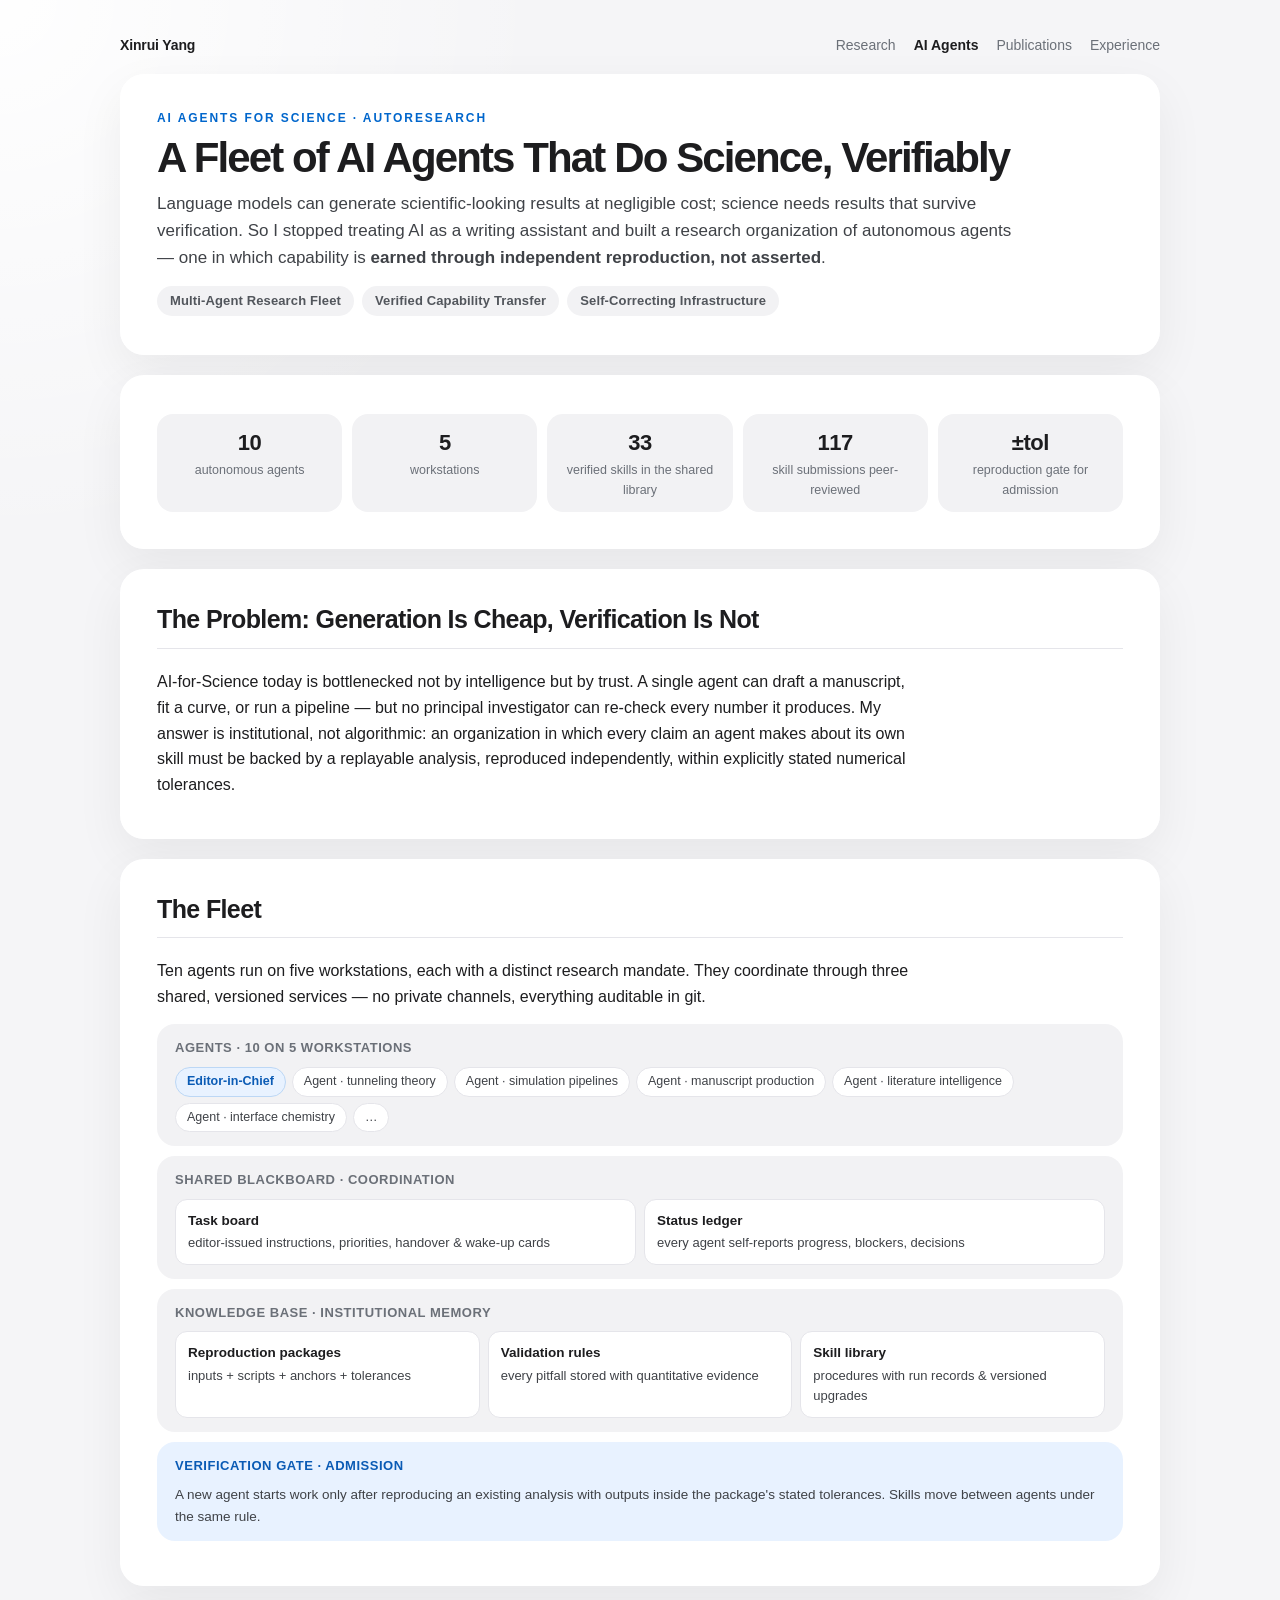
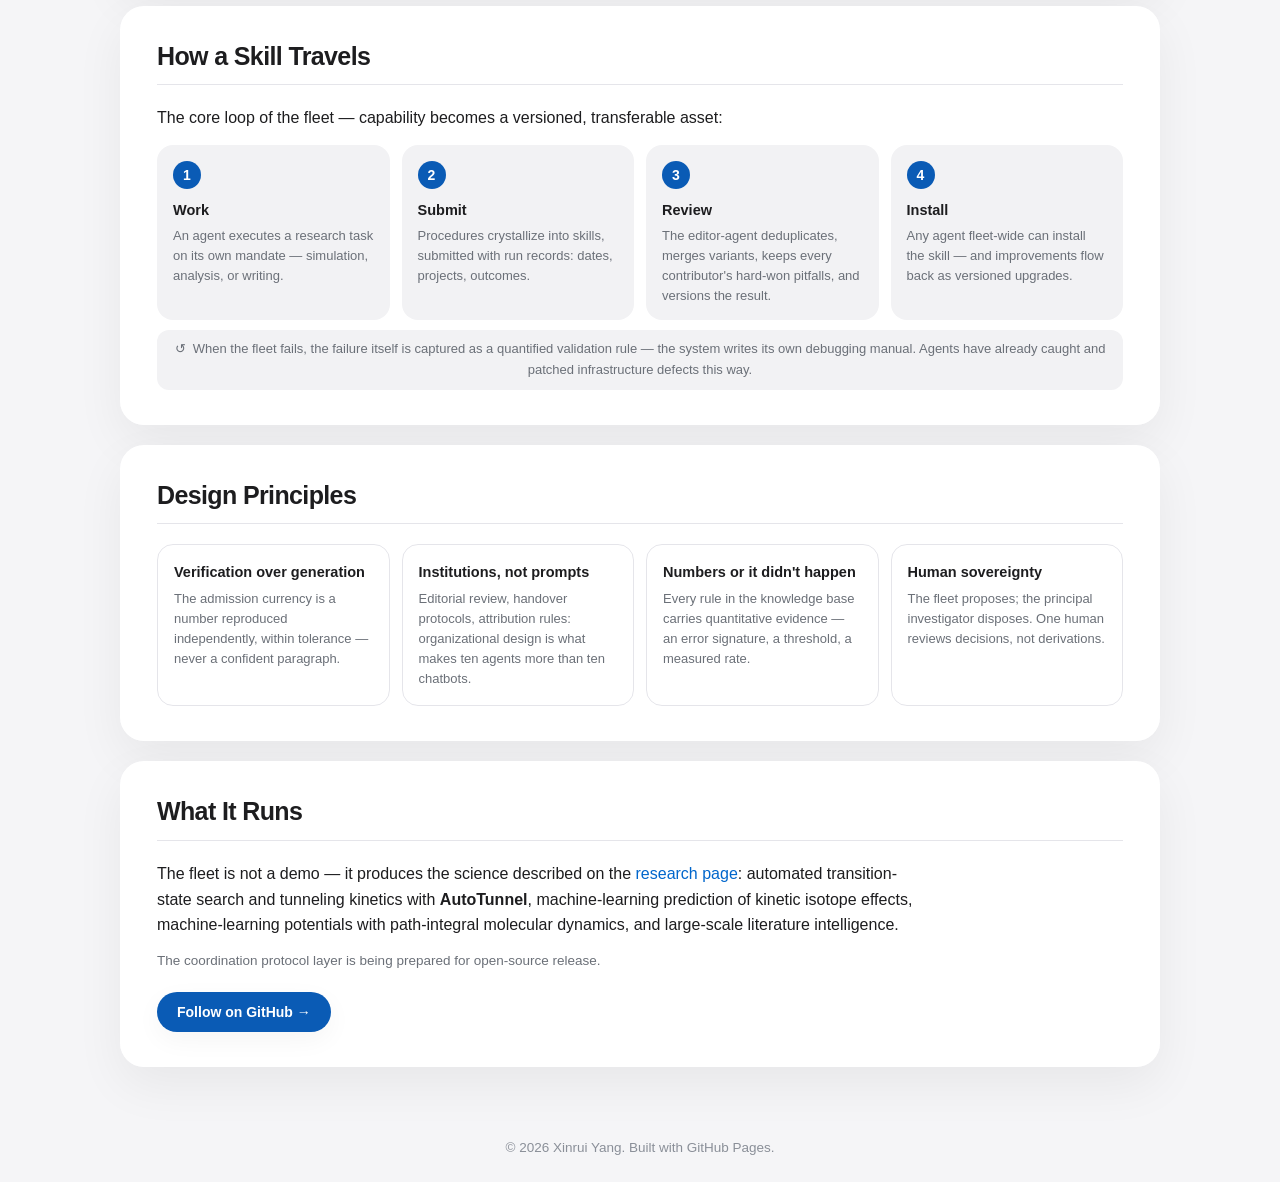
==== agents.html @ 7e334b43 "v3: three-page architecture — shared stylesheet extracted; remove all in-preparation/unpublished inf" ====
<!DOCTYPE html>
<html lang="en">
<head>
  <meta charset="UTF-8">
  <meta name="viewport" content="width=device-width, initial-scale=1.0">
  <title>AI Agents for Science · AutoResearch | Xinrui Yang</title>
  <link rel="stylesheet" href="assets/style.css">
</head>

<body>
  <main class="container">
    <nav class="top-nav">
      <div class="nav-name"><a href="index.html" style="color:inherit;text-decoration:none">Xinrui Yang</a></div>
      <div class="nav-links">
        <a href="research.html">Research</a>
        <a href="agents.html" class="active">AI Agents</a>
        <a href="index.html#publications">Publications</a>
        <a href="index.html#experience">Experience</a>
      </div>
    </nav>

    <section class="card hero">
      <div>
        <div class="kicker">AI Agents for Science · AutoResearch</div>
        <h1 style="margin:0 0 10px">A Fleet of AI Agents That Do Science, Verifiably</h1>
        <p class="page-lede">
          Language models can generate scientific-looking results at negligible cost; science needs results that
          survive verification. So I stopped treating AI as a writing assistant and built a research organization
          of autonomous agents — one in which capability is <strong>earned through independent reproduction,
          not asserted</strong>.
        </p>
        <div class="chip-row">
          <span class="chip">Multi-Agent Research Fleet</span>
          <span class="chip">Verified Capability Transfer</span>
          <span class="chip">Self-Correcting Infrastructure</span>
        </div>
      </div>
    </section>

    <section class="card">
      <div class="stat-row" style="margin-top:4px">
        <div class="stat-box"><div class="stat-num">10</div><div class="stat-cap">autonomous agents</div></div>
        <div class="stat-box"><div class="stat-num">5</div><div class="stat-cap">workstations</div></div>
        <div class="stat-box"><div class="stat-num">33</div><div class="stat-cap">verified skills in the shared library</div></div>
        <div class="stat-box"><div class="stat-num">117</div><div class="stat-cap">skill submissions peer-reviewed</div></div>
        <div class="stat-box"><div class="stat-num">±tol</div><div class="stat-cap">reproduction gate for admission</div></div>
      </div>
    </section>

    <section class="card">
      <h2>The Problem: Generation Is Cheap, Verification Is Not</h2>
      <p class="about-line">
        AI-for-Science today is bottlenecked not by intelligence but by trust. A single agent can draft a
        manuscript, fit a curve, or run a pipeline — but no principal investigator can re-check every number it
        produces. My answer is institutional, not algorithmic: an organization in which every claim an agent
        makes about its own skill must be backed by a replayable analysis, reproduced independently, within
        explicitly stated numerical tolerances.
      </p>
    </section>

    <section class="card">
      <h2>The Fleet</h2>
      <p class="about-line" style="margin-bottom:14px">
        Ten agents run on five workstations, each with a distinct research mandate. They coordinate through
        three shared, versioned services — no private channels, everything auditable in git.
      </p>

      <div class="arch-band">
        <div class="arch-title">Agents · 10 on 5 workstations</div>
        <div class="agent-chip-row">
          <span class="agent-chip editor">Editor-in-Chief</span>
          <span class="agent-chip">Agent · tunneling theory</span>
          <span class="agent-chip">Agent · simulation pipelines</span>
          <span class="agent-chip">Agent · manuscript production</span>
          <span class="agent-chip">Agent · literature intelligence</span>
          <span class="agent-chip">Agent · interface chemistry</span>
          <span class="agent-chip">…</span>
        </div>
      </div>

      <div class="arch-band">
        <div class="arch-title">Shared Blackboard · coordination</div>
        <div class="arch-cols">
          <div class="arch-cell"><b>Task board</b>editor-issued instructions, priorities, handover &amp; wake-up cards</div>
          <div class="arch-cell"><b>Status ledger</b>every agent self-reports progress, blockers, decisions</div>
        </div>
      </div>

      <div class="arch-band">
        <div class="arch-title">Knowledge Base · institutional memory</div>
        <div class="arch-cols">
          <div class="arch-cell"><b>Reproduction packages</b>inputs + scripts + anchors + tolerances</div>
          <div class="arch-cell"><b>Validation rules</b>every pitfall stored with quantitative evidence</div>
          <div class="arch-cell"><b>Skill library</b>procedures with run records &amp; versioned upgrades</div>
        </div>
      </div>

      <div class="arch-band" style="background:#e8f2ff">
        <div class="arch-title" style="color:#0a5bb5">Verification Gate · admission</div>
        <div style="font-size:13.5px;color:var(--subtle)">
          A new agent starts work only after reproducing an existing analysis with outputs inside the
          package's stated tolerances. Skills move between agents under the same rule.
        </div>
      </div>
    </section>

    <section class="card">
      <h2>How a Skill Travels</h2>
      <p class="about-line">The core loop of the fleet — capability becomes a versioned, transferable asset:</p>
      <div class="step-grid">
        <div class="step-card"><div class="step-num">1</div><b>Work</b><p>An agent executes a research task on its own mandate — simulation, analysis, or writing.</p></div>
        <div class="step-card"><div class="step-num">2</div><b>Submit</b><p>Procedures crystallize into skills, submitted with run records: dates, projects, outcomes.</p></div>
        <div class="step-card"><div class="step-num">3</div><b>Review</b><p>The editor-agent deduplicates, merges variants, keeps every contributor's hard-won pitfalls, and versions the result.</p></div>
        <div class="step-card"><div class="step-num">4</div><b>Install</b><p>Any agent fleet-wide can install the skill — and improvements flow back as versioned upgrades.</p></div>
      </div>
      <div class="loop-back">
        ↺ &nbsp;When the fleet fails, the failure itself is captured as a quantified validation rule — the system
        writes its own debugging manual. Agents have already caught and patched infrastructure defects this way.
      </div>
    </section>

    <section class="card">
      <h2>Design Principles</h2>
      <div class="principle-grid">
        <div class="principle-card"><b>Verification over generation</b><p>The admission currency is a number reproduced independently, within tolerance — never a confident paragraph.</p></div>
        <div class="principle-card"><b>Institutions, not prompts</b><p>Editorial review, handover protocols, attribution rules: organizational design is what makes ten agents more than ten chatbots.</p></div>
        <div class="principle-card"><b>Numbers or it didn't happen</b><p>Every rule in the knowledge base carries quantitative evidence — an error signature, a threshold, a measured rate.</p></div>
        <div class="principle-card"><b>Human sovereignty</b><p>The fleet proposes; the principal investigator disposes. One human reviews decisions, not derivations.</p></div>
      </div>
    </section>

    <section class="card">
      <h2>What It Runs</h2>
      <p class="about-line">
        The fleet is not a demo — it produces the science described on the
        <a href="research.html">research page</a>: automated transition-state search and tunneling kinetics with
        <strong>AutoTunnel</strong>, machine-learning prediction of kinetic isotope effects, machine-learning
        potentials with path-integral molecular dynamics, and large-scale literature intelligence.
      </p>
      <p style="color:var(--muted);font-size:13.5px;margin-top:12px">
        The coordination protocol layer is being prepared for open-source release.
      </p>
      <a class="btn" href="https://github.com/yangxinrui811" target="_blank">Follow on GitHub →</a>
    </section>
  </main>

  <footer class="footer">
    © 2026 Xinrui Yang. Built with GitHub Pages.
  </footer>
</body>
</html>
---- assets/style.css ----
:root {
      --bg: #f5f5f7;
      --card: rgba(255, 255, 255, 0.94);
      --text: #1d1d1f;
      --subtle: #3f4247;
      --muted: #6b7078;
      --line: #e5e5ea;
      --link: #0066cc;
      --chip: #f2f2f4;
      --chip-text: #52565c;
      --shadow: 0 18px 50px rgba(0, 0, 0, 0.06);
      --soft-shadow: 0 8px 26px rgba(0, 0, 0, 0.045);
      --radius: 24px;
    }

    * {
      box-sizing: border-box;
    }

    html {
      scroll-behavior: smooth;
    }

    body {
      margin: 0;
      font-family: -apple-system, BlinkMacSystemFont, "Segoe UI", "Microsoft YaHei", Arial, sans-serif;
      line-height: 1.58;
      color: var(--text);
      background:
        radial-gradient(circle at top left, rgba(255, 255, 255, 0.95), transparent 34rem),
        var(--bg);
      -webkit-font-smoothing: antialiased;
    }

    .container {
      max-width: 1080px;
      margin: 0 auto;
      padding: 34px 20px 42px;
    }

    .top-nav {
      display: flex;
      justify-content: space-between;
      align-items: center;
      margin-bottom: 18px;
      color: var(--muted);
      font-size: 14px;
    }

    .nav-name {
      font-weight: 650;
      color: var(--text);
      letter-spacing: -0.01em;
    }

    .nav-links {
      display: flex;
      gap: 18px;
      flex-wrap: wrap;
    }

    .nav-links a {
      color: var(--muted);
      text-decoration: none;
      transition: color 0.12s ease;
    }

    .nav-links a:hover {
      color: var(--link);
    }

    .card {
      background: var(--card);
      border: 1px solid rgba(255, 255, 255, 0.74);
      border-radius: var(--radius);
      padding: 34px 36px;
      margin-bottom: 20px;
      box-shadow: var(--shadow);
      backdrop-filter: blur(18px);
    }

    .hero {
      display: grid;
      grid-template-columns: 1fr auto;
      gap: 42px;
      align-items: center;
    }

    .profile-photo-wrap {
      display: inline-flex;
      align-items: center;
      justify-content: center;
      justify-self: end;
      width: fit-content;
      border-radius: 24px;
      overflow: hidden;
      background: #fff;
      border: 1px solid var(--line);
      box-shadow: 0 12px 34px rgba(0, 0, 0, 0.08);
    }

    .profile-photo {
      height: 180px;
      width: auto;
      display: block;
    }

    h1 {
      margin: 0 0 8px;
      font-size: 42px;
      line-height: 1.12;
      letter-spacing: -0.045em;
      font-weight: 760;
    }

    h2 {
      margin: 0 0 20px;
      padding-bottom: 12px;
      border-bottom: 1px solid var(--line);
      font-size: 25px;
      line-height: 1.25;
      letter-spacing: -0.025em;
      font-weight: 720;
    }

    h3 {
      margin: 0 0 8px;
      font-size: 18px;
      line-height: 1.35;
      letter-spacing: -0.015em;
      font-weight: 700;
    }

    p {
      margin: 6px 0;
    }

    a {
      color: var(--link);
      text-decoration: none;
    }

    a:hover {
      text-decoration: underline;
    }

    .identity {
      font-size: 17px;
      color: var(--subtle);
      margin-bottom: 10px;
    }

    .about-line {
      max-width: 760px;
      margin-top: 12px;
      color: var(--text);
      font-size: 16px;
      line-height: 1.62;
    }

    .links {
      margin-top: 18px;
      display: flex;
      flex-wrap: wrap;
      gap: 10px;
    }

    .pill-link,
    .mini-link {
      display: inline-flex;
      align-items: center;
      justify-content: center;
      border-radius: 999px;
      text-decoration: none;
      transition: all 0.16s ease;
      white-space: nowrap;
    }

    .pill-link {
      padding: 5px 13px;
      border: 1px solid #d7e6fb;
      background: rgba(247, 250, 255, 0.9);
      color: var(--link);
      font-size: 14.5px;
      line-height: 1.5;
    }

    .pill-link:hover,
    .mini-link:hover {
      text-decoration: none;
      background: #edf5ff;
      border-color: #bfd8f7;
      transform: translateY(-1px);
    }

    .mini-links {
      display: flex;
      flex-wrap: wrap;
      gap: 7px;
      margin-top: 7px;
    }

    .mini-link {
      padding: 4px 10px;
      border: 1px solid #e1e7f0;
      background: #fbfcff;
      color: var(--link);
      font-size: 13.5px;
      line-height: 1.45;
    }

    .item-title {
      font-weight: 680;
      font-size: 17px;
      line-height: 1.42;
      letter-spacing: -0.01em;
    }

    .muted {
      color: var(--muted);
      font-size: 15px;
      line-height: 1.48;
    }

    .authors {
      margin-top: 4px;
      color: var(--muted);
      font-size: 14.5px;
      line-height: 1.45;
    }

    .me {
      color: var(--text);
      font-weight: 720;
    }

    .highlight {
      margin: 6px 0 5px;
      color: #343840;
      font-size: 14.8px;
      line-height: 1.5;
    }

    .highlight-label {
      color: var(--text);
      font-weight: 680;
    }

    .tag {
      display: inline-block;
      margin: 7px 7px 0 0;
      padding: 3px 10px;
      border-radius: 999px;
      background: var(--chip);
      color: var(--chip-text);
      font-size: 13px;
      line-height: 1.5;
    }

    .publication-card {
      display: grid;
      grid-template-columns: 250px 1fr;
      gap: 22px;
      align-items: center;
      padding: 12px 0;
      border-bottom: 1px solid #f0f0f2;
    }

    .publication-card:last-child {
      border-bottom: none;
      padding-bottom: 0;
    }

    .publication-cover-wrap {
      width: 250px;
      height: 150px;
      border-radius: 18px;
      background: #fff;
      border: 1px solid #e6e8ec;
      box-shadow: var(--soft-shadow);
      overflow: hidden;
      display: flex;
      align-items: center;
      justify-content: center;
      align-self: center;
    }

    .publication-cover {
      width: 100%;
      height: 100%;
      object-fit: contain;
      object-position: center;
      display: block;
      padding: 8px;
      background: #fff;
    }

    .project-grid {
      display: grid;
      grid-template-columns: repeat(3, 1fr);
      gap: 14px;
    }

    .project-card,
    .note-card,
    .info-panel {
      background: rgba(255, 255, 255, 0.72);
      border: 1px solid #eceef2;
      border-radius: 18px;
      padding: 18px;
      box-shadow: 0 8px 24px rgba(0, 0, 0, 0.032);
    }

    .project-card {
      min-height: 178px;
      display: flex;
      flex-direction: column;
      justify-content: space-between;
    }

    .project-title {
      font-size: 17px;
      font-weight: 720;
      letter-spacing: -0.012em;
      margin-bottom: 6px;
    }

    .project-desc {
      color: var(--muted);
      font-size: 14.5px;
      line-height: 1.55;
    }

    .more-block {
      margin-top: 14px;
    }

    details {
      margin-top: 8px;
    }

    summary {
      cursor: pointer;
      color: var(--muted);
      font-size: 14.5px;
      user-select: none;
      transition: color 0.12s ease;
    }

    summary:hover {
      color: var(--link);
    }

    details[open] summary {
      margin-bottom: 10px;
      color: var(--link);
    }

    .more-project-grid {
      display: grid;
      grid-template-columns: repeat(3, 1fr);
      gap: 12px;
      margin-top: 10px;
    }

    .experience-awards-grid {
      display: grid;
      grid-template-columns: 1.35fr 1fr;
      gap: 14px;
    }

    .timeline {
      position: relative;
      display: grid;
      gap: 16px;
      margin-top: 8px;
    }

    .timeline-item {
      display: grid;
      grid-template-columns: 38px 1fr;
      gap: 11px;
      align-items: start;
    }

    .school-logo {
      width: 32px;
      height: 32px;
      border-radius: 50%;
      object-fit: contain;
      background: #fff;
      border: 1px solid var(--line);
      padding: 1px;
      display: block;
    }

    .timeline-time {
      color: var(--muted);
      font-size: 14px;
      line-height: 1.45;
      margin-bottom: 2px;
    }

    .timeline-title {
      font-size: 15.5px;
      line-height: 1.5;
      color: var(--text);
      font-weight: 620;
    }

    .award-list {
      display: flex;
      flex-wrap: wrap;
      gap: 9px;
      margin-top: 12px;
    }

    .award-chip {
      display: inline-flex;
      align-items: center;
      padding: 6px 11px;
      border-radius: 999px;
      background: #f7f7f9;
      border: 1px solid #eceef2;
      color: #343840;
      font-size: 14px;
      line-height: 1.45;
    }

    .note-grid {
      display: grid;
      grid-template-columns: repeat(2, 1fr);
      gap: 14px;
    }

    .note-card {
      min-height: 250px;
    }

    .section-note {
      color: var(--muted);
      font-size: 14.5px;
      margin: 0 0 9px;
    }

    .post-list {
      margin: 0;
      padding: 0;
      list-style: none;
    }

    .post-list li {
      position: relative;
      margin-bottom: 7px;
      padding-left: 15px;
      font-size: 15px;
      line-height: 1.5;
    }

    .post-list li::before {
      content: "";
      position: absolute;
      left: 1px;
      top: 0.72em;
      width: 4px;
      height: 4px;
      border-radius: 50%;
      background: #aeb4bd;
    }

    .post-list a {
      color: var(--text);
      text-decoration: none;
      transition: color 0.12s ease;
    }

    .post-list a:hover {
      color: var(--link);
      text-decoration: none;
    }

    .footer {
      text-align: center;
      color: #8a8f98;
      font-size: 13.5px;
      padding: 8px 0 24px;
    }

    @media (max-width: 900px) {
      .project-grid,
      .more-project-grid,
      .note-grid,
      .experience-awards-grid {
        grid-template-columns: 1fr;
      }

      .note-card,
      .project-card {
        min-height: auto;
      }
    }

    @media (max-width: 820px) {
      .container {
        padding: 24px 14px 36px;
      }

      .top-nav {
        display: none;
      }

      .card {
        padding: 26px 24px;
        border-radius: 20px;
      }

      .hero {
        grid-template-columns: 1fr;
        gap: 24px;
      }

      .profile-photo-wrap {
        justify-self: center;
        width: fit-content;
      }

      .profile-photo {
        height: 155px;
      }

      .publication-card {
        grid-template-columns: 1fr;
        gap: 14px;
        align-items: start;
      }

      .publication-cover-wrap {
        width: 100%;
        height: 210px;
      }
    }

    @media (max-width: 560px) {
      h1 {
        font-size: 34px;
      }

      h2 {
        font-size: 23px;
      }

      .identity,
      .about-line {
        font-size: 15.5px;
      }

      .links {
        gap: 8px;
      }

      .pill-link {
        font-size: 14px;
        padding: 5px 11px;
      }

      .publication-cover-wrap {
        height: 190px;
      }
    }

    /* ── v2 additions ── */
    .chip-row { display:flex; gap:8px; flex-wrap:wrap; margin:14px 0 4px; }
    .chip {
      font-size:13px; padding:5px 13px; border-radius:999px;
      background:var(--chip); color:var(--chip-text); font-weight:550; letter-spacing:.01em;
    }
    .stat-row { display:flex; gap:10px; flex-wrap:wrap; margin:14px 0 2px; }
    .stat-box {
      flex:1; min-width:150px; background:var(--chip); border-radius:16px; padding:12px 16px; text-align:center;
    }
    .stat-num { font-size:22px; font-weight:700; letter-spacing:-.02em; }
    .stat-cap { font-size:12.5px; color:var(--muted); }
    .news-item { display:flex; gap:10px; margin-bottom:8px; font-size:14.5px; }
    .news-date { color:var(--muted); white-space:nowrap; font-size:13px; padding-top:2px; }
    .badge {
      font-size:12px; font-weight:650; padding:3px 9px; border-radius:999px; margin-right:6px;
      background:#e8f2ff; color:#0a5bb5;
    }
    .badge.first { background:#fff3e0; color:#b25e00; }
    .fleet-flow { display:flex; align-items:stretch; gap:6px; flex-wrap:wrap; margin:16px 0 6px; }
    .fleet-node {
      flex:1; min-width:120px; background:var(--chip); border-radius:14px; padding:10px 12px;
      font-size:13px; text-align:center; color:var(--subtle);
    }
    .fleet-node b { display:block; font-size:13.5px; color:var(--text); margin-bottom:3px; }
    .fleet-arrow { align-self:center; color:var(--muted); font-size:16px; }
    .soft-grid { display:grid; grid-template-columns:repeat(auto-fit,minmax(230px,1fr)); gap:12px; margin-top:14px; }
    .soft-card { background:var(--chip); border-radius:16px; padding:14px 16px; }
    .soft-card b { font-size:14.5px; }
    .soft-card p { margin:6px 0 8px; font-size:13px; color:var(--muted); line-height:1.5; }
    .soft-card a { font-size:12.5px; }
    .cover-fallback {
      width:100%; height:100%; display:flex; align-items:center; justify-content:center;
      font-weight:700; font-size:26px; letter-spacing:.06em; color:#fff;
      background:linear-gradient(135deg,#0f2d5c,#1e6fd0);
      border-radius:12px;
    }
    /* ── sub-page & agents-page additions ── */
    .kicker { text-transform:uppercase; letter-spacing:.16em; font-size:12px; font-weight:750; color:var(--link); margin-bottom:6px; }
    .page-lede { font-size:17px; color:var(--subtle); max-width:860px; }
    .btn {
      display:inline-block; margin-top:14px; padding:9px 20px; border-radius:999px;
      background:#0a5bb5; color:#fff !important; font-size:14px; font-weight:600; text-decoration:none;
      box-shadow:var(--soft-shadow);
    }
    .btn:hover { background:#084a96; }
    .nav-links a.active { color:var(--text); font-weight:650; }
    .arch-band { border-radius:18px; padding:14px 18px; margin-bottom:10px; background:var(--chip); }
    .arch-band .arch-title { font-size:13px; font-weight:700; letter-spacing:.04em; text-transform:uppercase; color:var(--muted); margin-bottom:8px; }
    .agent-chip-row { display:flex; flex-wrap:wrap; gap:6px; }
    .agent-chip { font-size:12.5px; padding:4px 11px; border-radius:999px; background:#fff; color:var(--subtle); border:1px solid var(--line); }
    .agent-chip.editor { background:#e8f2ff; color:#0a5bb5; font-weight:650; border-color:#bcd7f5; }
    .arch-cols { display:grid; grid-template-columns:repeat(auto-fit,minmax(180px,1fr)); gap:8px; }
    .arch-cell { background:#fff; border:1px solid var(--line); border-radius:12px; padding:10px 12px; font-size:13px; color:var(--subtle); }
    .arch-cell b { display:block; color:var(--text); font-size:13.5px; margin-bottom:2px; }
    .step-grid { display:grid; grid-template-columns:repeat(auto-fit,minmax(200px,1fr)); gap:12px; margin-top:14px; }
    .step-card { background:var(--chip); border-radius:16px; padding:16px 16px 14px; position:relative; }
    .step-num {
      width:28px; height:28px; border-radius:999px; background:#0a5bb5; color:#fff;
      display:flex; align-items:center; justify-content:center; font-weight:700; font-size:14px; margin-bottom:10px;
    }
    .step-card b { display:block; font-size:14.5px; margin-bottom:4px; }
    .step-card p { margin:0; font-size:13px; color:var(--muted); line-height:1.55; }
    .principle-grid { display:grid; grid-template-columns:repeat(auto-fit,minmax(230px,1fr)); gap:12px; margin-top:14px; }
    .principle-card { border:1px solid var(--line); border-radius:16px; padding:16px; background:rgba(255,255,255,.7); }
    .principle-card b { display:block; font-size:14.5px; margin-bottom:5px; }
    .principle-card p { margin:0; font-size:13px; color:var(--muted); line-height:1.55; }
    .loop-back {
      margin-top:10px; text-align:center; font-size:13px; color:var(--muted);
      background:var(--chip); border-radius:12px; padding:9px 12px;
    }
    .theme-card { border-left:3px solid #0a5bb5; }
    .pub-inline { font-size:13.5px; margin-top:6px; }
    .pub-inline a { color:var(--link); text-decoration:none; }
    .pub-inline a:hover { text-decoration:underline; }
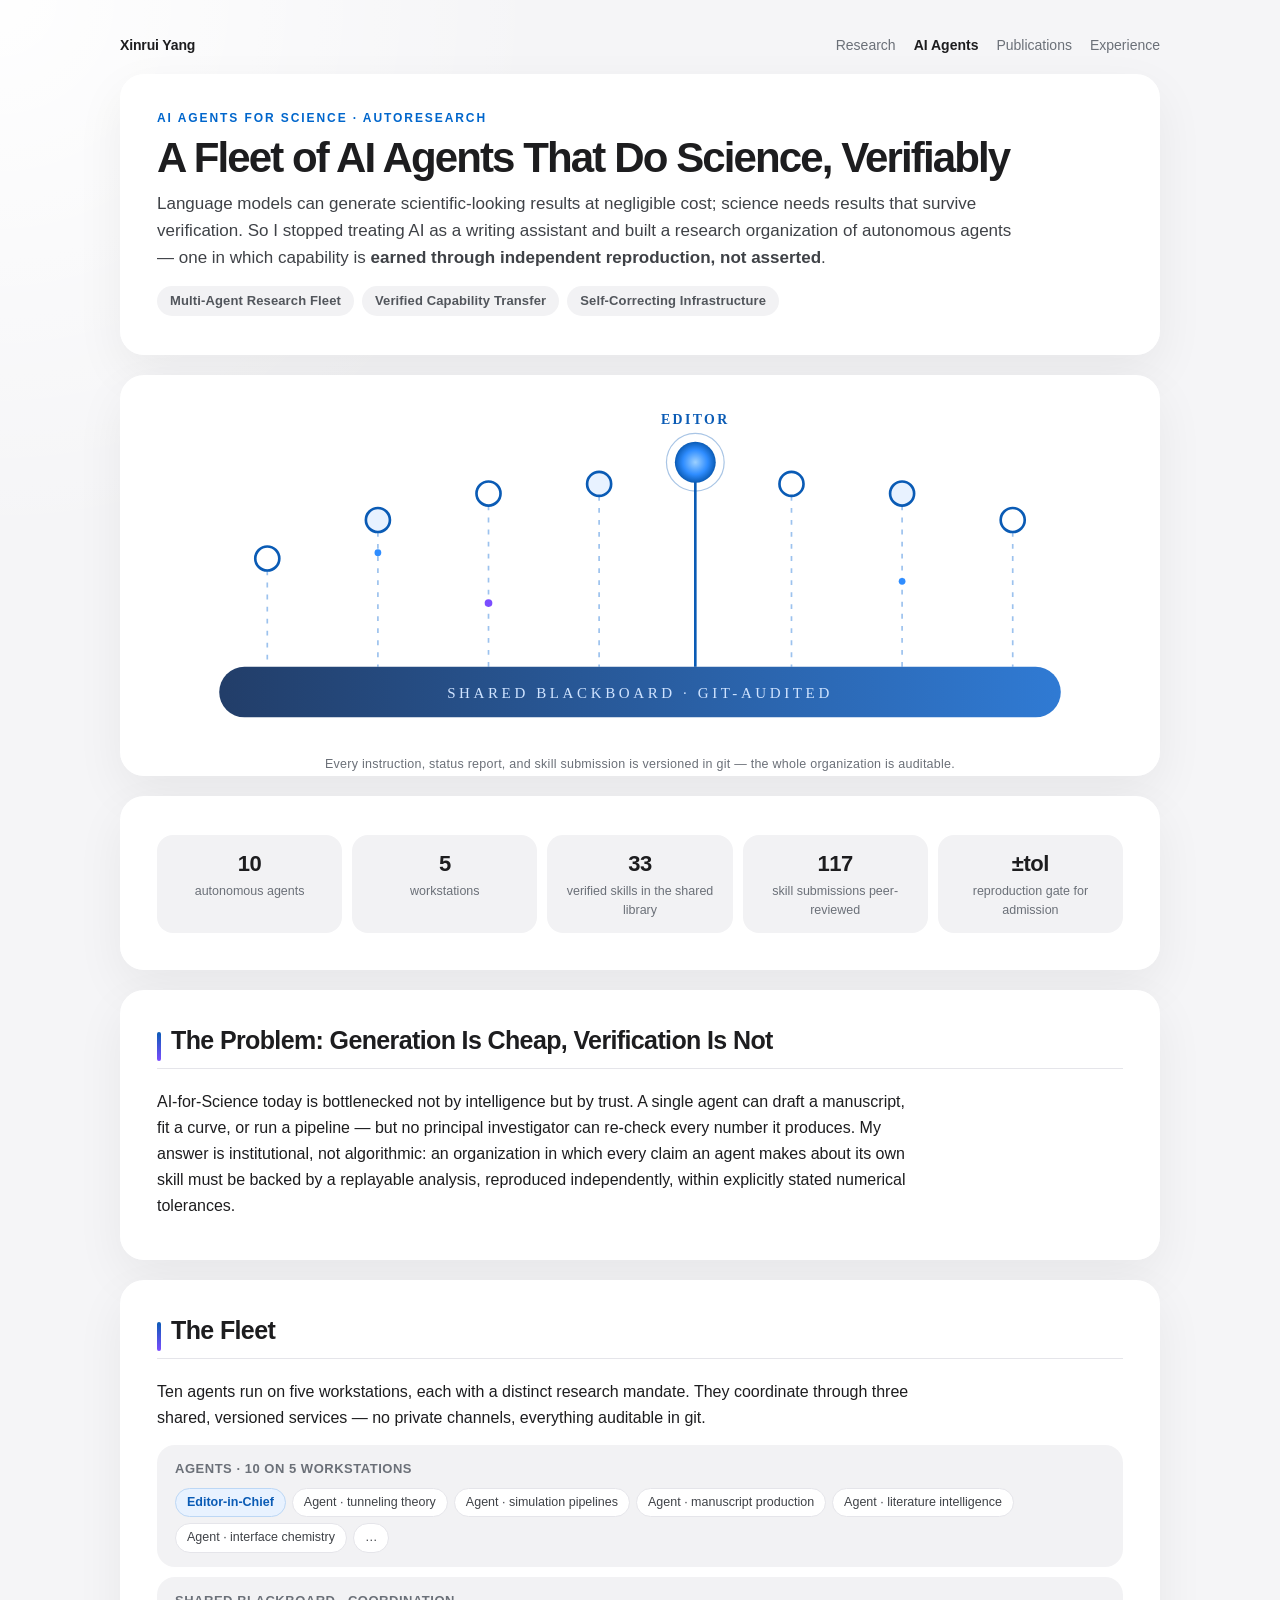
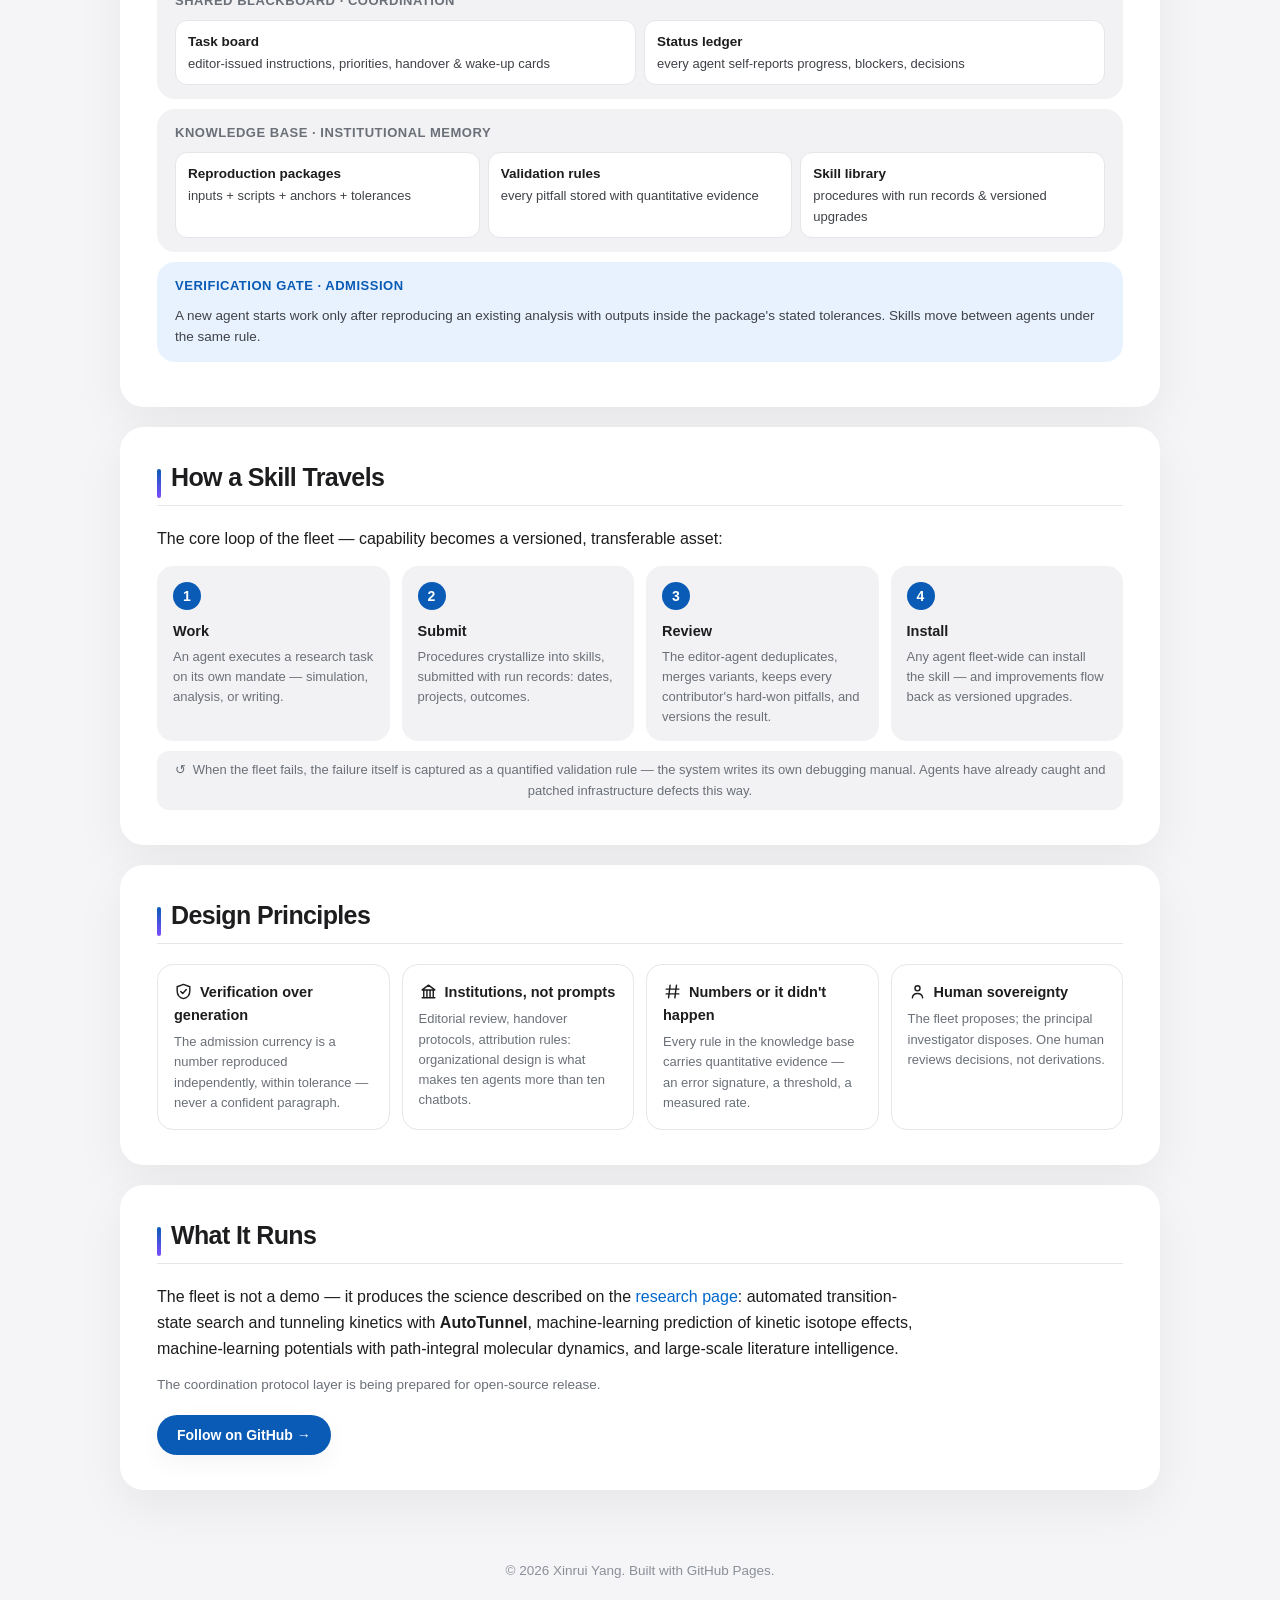
==== commit 78ae6b59: "v4 visual upgrade: custom SVG art (asymmetric double-well tunneling banner on research page, animate" ====
--- a/agents.html
+++ b/agents.html
@@ -5,6 +5,11 @@
   <meta name="viewport" content="width=device-width, initial-scale=1.0">
   <title>AI Agents for Science · AutoResearch | Xinrui Yang</title>
   <link rel="stylesheet" href="assets/style.css">
+  <link rel="icon" href="assets/favicon.svg" type="image/svg+xml">
+  <meta name="description" content="AutoResearch — a fleet of AI research agents with verified capability transfer: skills move between agents only through independent reproduction within numerical tolerances.">
+  <meta property="og:title" content="AI Agents for Science · AutoResearch — Xinrui Yang">
+  <meta property="og:description" content="Ten autonomous research agents. Skills transfer only through verified reproduction. Failures become permanent validation rules.">
+  <meta property="og:type" content="website">
 </head>
 
 <body>
@@ -35,6 +40,11 @@
           <span class="chip">Self-Correcting Infrastructure</span>
         </div>
       </div>
+    </section>
+
+    <section class="card banner">
+      <img src="assets/art-fleet.svg" alt="Ten AI agents coordinated through a shared, git-audited blackboard">
+      <div class="banner-cap">Every instruction, status report, and skill submission is versioned in git — the whole organization is auditable.</div>
     </section>
 
     <section class="card">
@@ -122,10 +132,10 @@
     <section class="card">
       <h2>Design Principles</h2>
       <div class="principle-grid">
-        <div class="principle-card"><b>Verification over generation</b><p>The admission currency is a number reproduced independently, within tolerance — never a confident paragraph.</p></div>
-        <div class="principle-card"><b>Institutions, not prompts</b><p>Editorial review, handover protocols, attribution rules: organizational design is what makes ten agents more than ten chatbots.</p></div>
-        <div class="principle-card"><b>Numbers or it didn't happen</b><p>Every rule in the knowledge base carries quantitative evidence — an error signature, a threshold, a measured rate.</p></div>
-        <div class="principle-card"><b>Human sovereignty</b><p>The fleet proposes; the principal investigator disposes. One human reviews decisions, not derivations.</p></div>
+        <div class="principle-card"><b><svg class="icon" viewBox="0 0 24 24" fill="none" stroke="currentColor" stroke-width="1.8" stroke-linecap="round" stroke-linejoin="round"><path d="M12 3 L20 6 V11 C20 16.5 16.5 20 12 21 C7.5 20 4 16.5 4 11 V6 Z"/><path d="M8.5 12 L11 14.5 L15.5 9.5"/></svg>Verification over generation</b><p>The admission currency is a number reproduced independently, within tolerance — never a confident paragraph.</p></div>
+        <div class="principle-card"><b><svg class="icon" viewBox="0 0 24 24" fill="none" stroke="currentColor" stroke-width="1.8" stroke-linecap="round" stroke-linejoin="round"><path d="M4 20 H20 M6 20 V10 M10 20 V10 M14 20 V10 M18 20 V10 M4 10 H20 M12 4 L20 10 H4 Z"/></svg>Institutions, not prompts</b><p>Editorial review, handover protocols, attribution rules: organizational design is what makes ten agents more than ten chatbots.</p></div>
+        <div class="principle-card"><b><svg class="icon" viewBox="0 0 24 24" fill="none" stroke="currentColor" stroke-width="1.8" stroke-linecap="round"><path d="M9 4 L7 20 M17 4 L15 20 M4 9 H20 M4 15 H20"/></svg>Numbers or it didn't happen</b><p>Every rule in the knowledge base carries quantitative evidence — an error signature, a threshold, a measured rate.</p></div>
+        <div class="principle-card"><b><svg class="icon" viewBox="0 0 24 24" fill="none" stroke="currentColor" stroke-width="1.8" stroke-linecap="round" stroke-linejoin="round"><circle cx="12" cy="8" r="3.2"/><path d="M5.5 20 C6 16 9 14.5 12 14.5 C15 14.5 18 16 18.5 20"/></svg>Human sovereignty</b><p>The fleet proposes; the principal investigator disposes. One human reviews decisions, not derivations.</p></div>
       </div>
     </section>
 
--- a/assets/style.css
+++ b/assets/style.css
@@ -643,3 +643,28 @@
     .pub-inline { font-size:13.5px; margin-top:6px; }
     .pub-inline a { color:var(--link); text-decoration:none; }
     .pub-inline a:hover { text-decoration:underline; }
+
+    /* ── v4 visual polish ── */
+    .card h2 { position:relative; padding-left:14px; }
+    .card h2::before {
+      content:""; position:absolute; left:0; top:7px; bottom:7px; width:4px; border-radius:2px;
+      background:linear-gradient(180deg,#0a5bb5,#7b4dff);
+    }
+    .banner { padding:2px 2px 0; }
+    .banner svg { width:100%; height:auto; display:block; }
+    .banner-cap { font-size:12.5px; color:var(--muted); text-align:center; margin-top:9px; letter-spacing:.02em; }
+    .fig-row { display:grid; grid-template-columns:1fr 280px; gap:20px; align-items:center; margin-top:16px; }
+    .fig-row.rev { grid-template-columns:280px 1fr; }
+    .fig-card { background:#fff; border-radius:16px; padding:10px; box-shadow:var(--soft-shadow); }
+    .fig-card img { width:100%; border-radius:10px; display:block; }
+    .step-card, .principle-card, .soft-card, .fig-card { transition:transform .22s ease, box-shadow .22s ease; }
+    .step-card:hover, .principle-card:hover, .soft-card:hover, .fig-card:hover { transform:translateY(-3px); box-shadow:var(--shadow); }
+    .flowlines { animation:dashmove 2.4s linear infinite; }
+    @keyframes dashmove { to { stroke-dashoffset:-20; } }
+    .icon { width:19px; height:19px; vertical-align:-4px; margin-right:7px; }
+    .mini-pipe { display:flex; align-items:center; gap:8px; margin-top:14px; flex-wrap:wrap; }
+    .mini-pipe .pn {
+      background:var(--chip); border-radius:12px; padding:8px 14px; font-size:13px; font-weight:600; color:var(--subtle);
+    }
+    .mini-pipe .pa { color:#0a5bb5; font-weight:700; }
+    @media (max-width:720px){ .fig-row,.fig-row.rev{grid-template-columns:1fr;} }
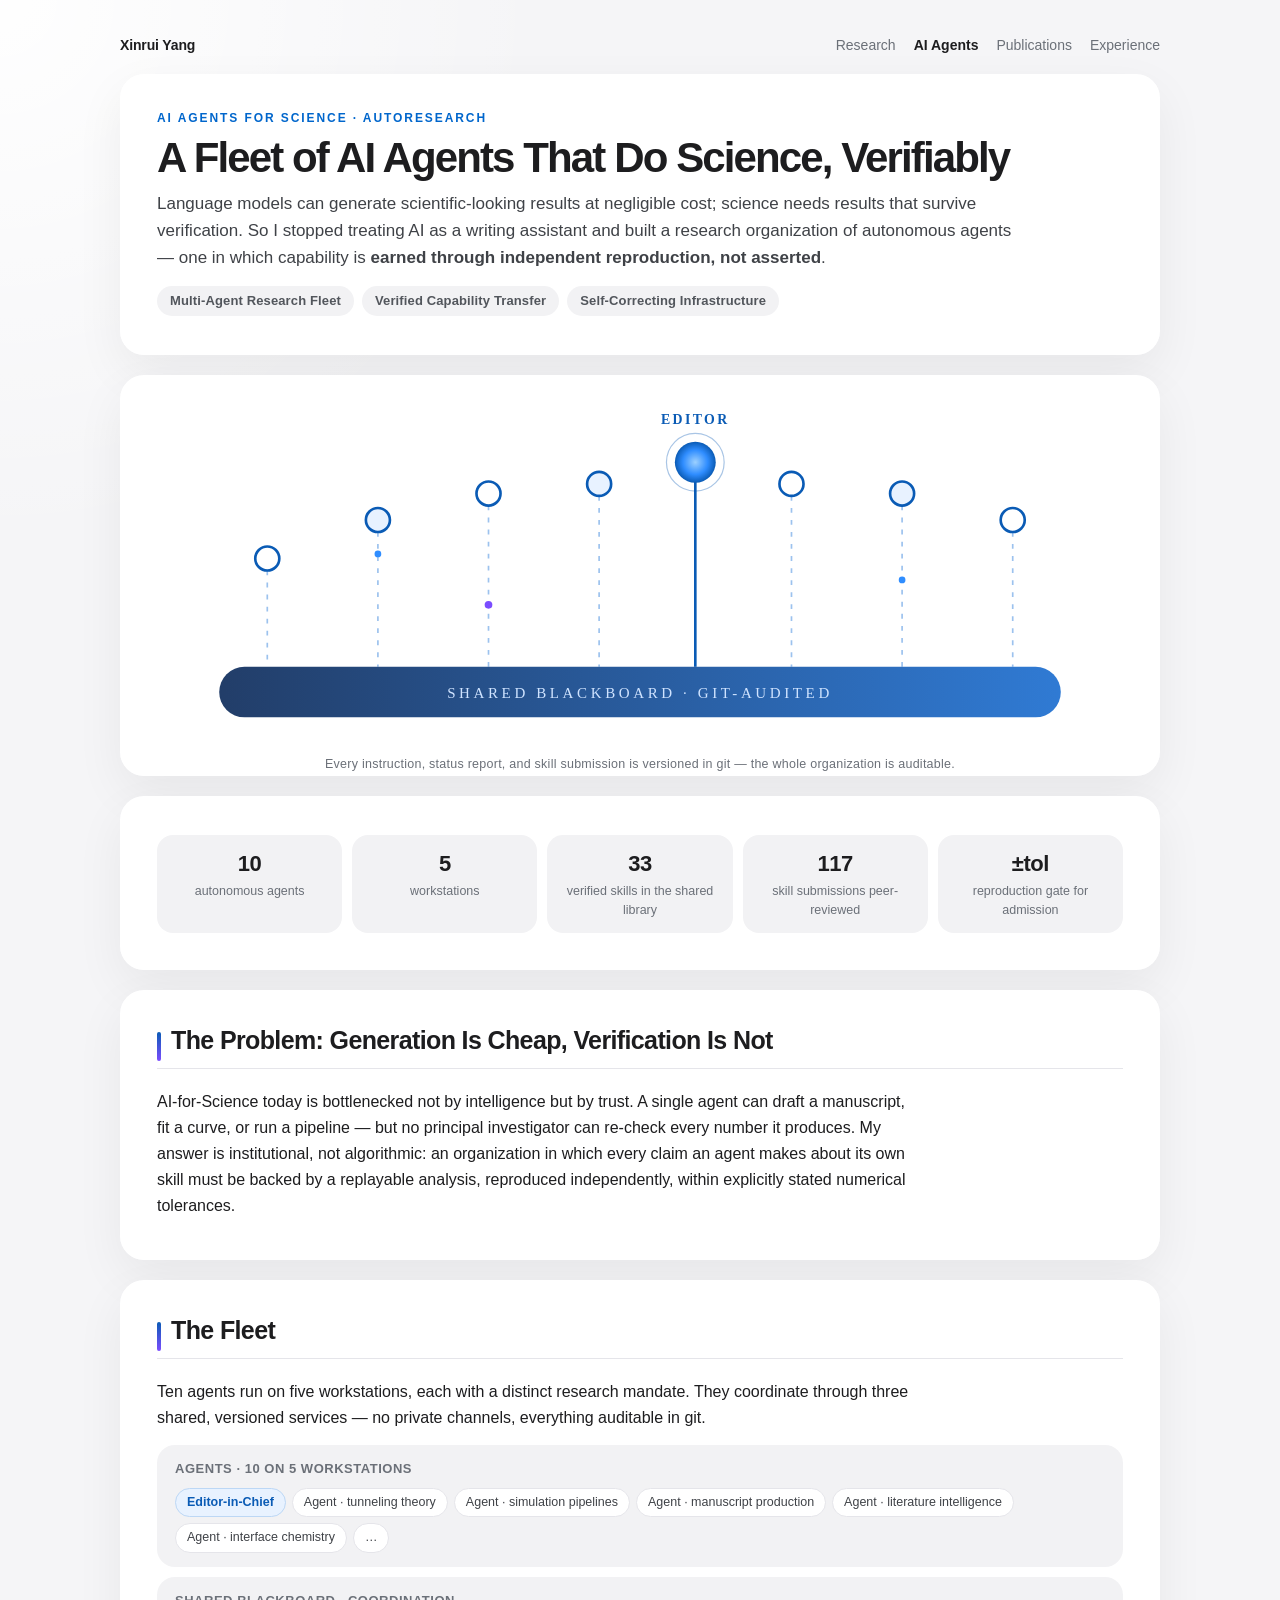
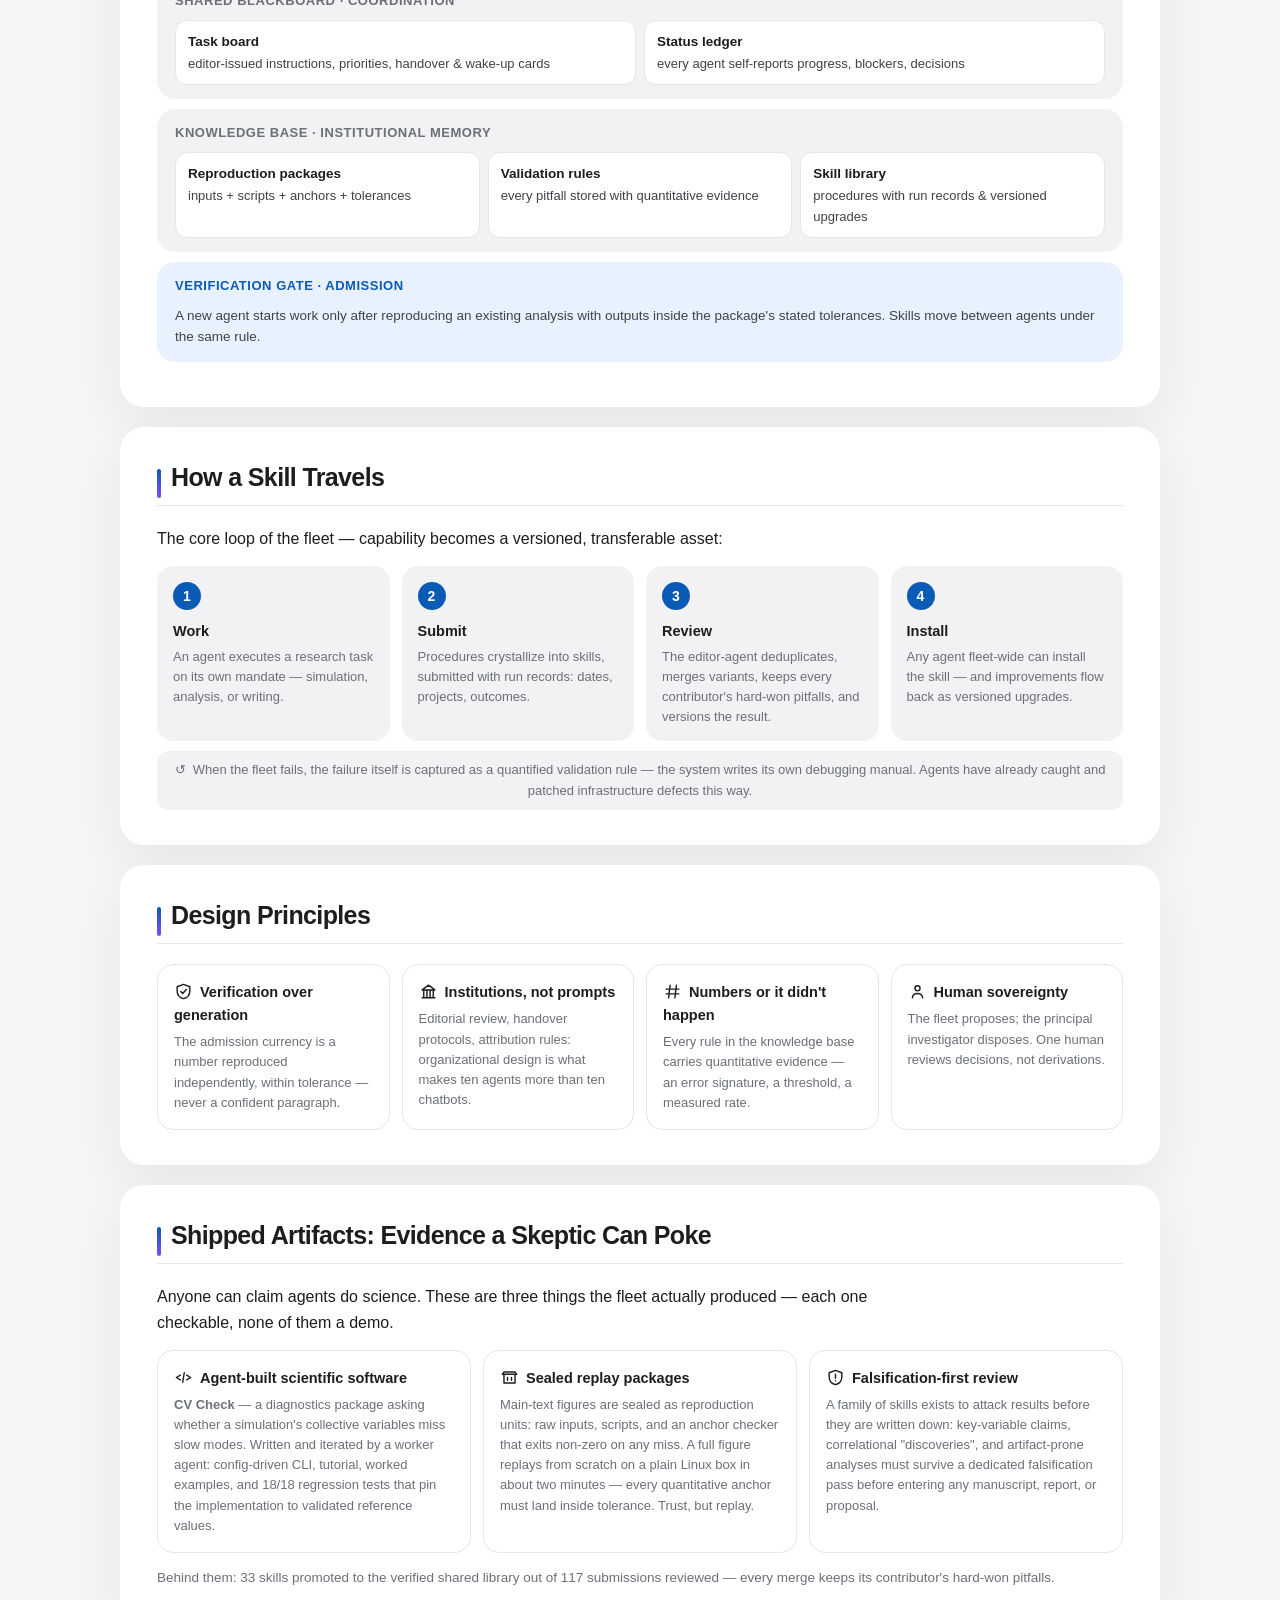
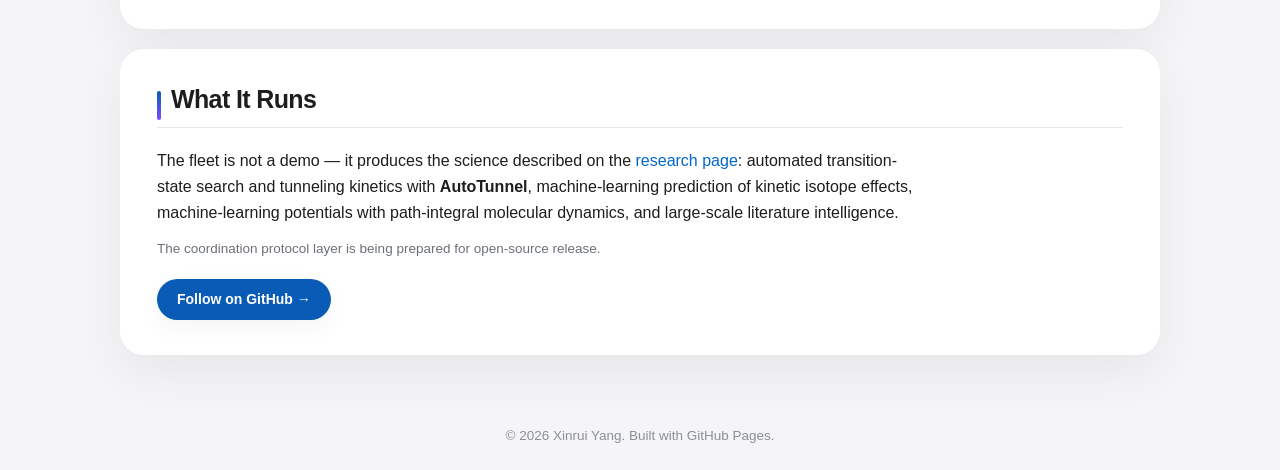
==== commit 50ec7cd6: "agents page: add Shipped Artifacts section (CV Check software, sealed replay packages, falsification" ====
--- a/agents.html
+++ b/agents.html
@@ -140,6 +140,23 @@
     </section>
 
     <section class="card">
+      <h2>Shipped Artifacts: Evidence a Skeptic Can Poke</h2>
+      <p class="about-line">
+        Anyone can claim agents do science. These are three things the fleet actually produced —
+        each one checkable, none of them a demo.
+      </p>
+      <div class="principle-grid">
+        <div class="principle-card"><b><svg class="icon" viewBox="0 0 24 24" fill="none" stroke="currentColor" stroke-width="1.8" stroke-linecap="round" stroke-linejoin="round"><path d="M8 9 L3 12 L8 15 M16 9 L21 12 L16 15 M13 6 L11 18"/></svg>Agent-built scientific software</b><p><strong>CV&nbsp;Check</strong> — a diagnostics package asking whether a simulation's collective variables miss slow modes. Written and iterated by a worker agent: config-driven CLI, tutorial, worked examples, and 18/18 regression tests that pin the implementation to validated reference values.</p></div>
+        <div class="principle-card"><b><svg class="icon" viewBox="0 0 24 24" fill="none" stroke="currentColor" stroke-width="1.8" stroke-linecap="round" stroke-linejoin="round"><path d="M3 8 H21 M3 8 L5 5 H19 L21 8 M5 8 V19 H19 V8 M9.5 12 V15.5 M14.5 12 V15.5"/></svg>Sealed replay packages</b><p>Main-text figures are sealed as reproduction units: raw inputs, scripts, and an anchor checker that exits non-zero on any miss. A full figure replays from scratch on a plain Linux box in about two minutes — every quantitative anchor must land inside tolerance. Trust, but replay.</p></div>
+        <div class="principle-card"><b><svg class="icon" viewBox="0 0 24 24" fill="none" stroke="currentColor" stroke-width="1.8" stroke-linecap="round" stroke-linejoin="round"><path d="M12 3 L20 6 V11 C20 16.5 16.5 20 12 21 C7.5 20 4 16.5 4 11 V6 Z"/><path d="M12 8 V13 M12 16 V16.01"/></svg>Falsification-first review</b><p>A family of skills exists to attack results before they are written down: key-variable claims, correlational "discoveries", and artifact-prone analyses must survive a dedicated falsification pass before entering any manuscript, report, or proposal.</p></div>
+      </div>
+      <p style="color:var(--muted);font-size:13.5px;margin-top:14px">
+        Behind them: 33 skills promoted to the verified shared library out of 117 submissions reviewed —
+        every merge keeps its contributor's hard-won pitfalls.
+      </p>
+    </section>
+
+    <section class="card">
       <h2>What It Runs</h2>
       <p class="about-line">
         The fleet is not a demo — it produces the science described on the
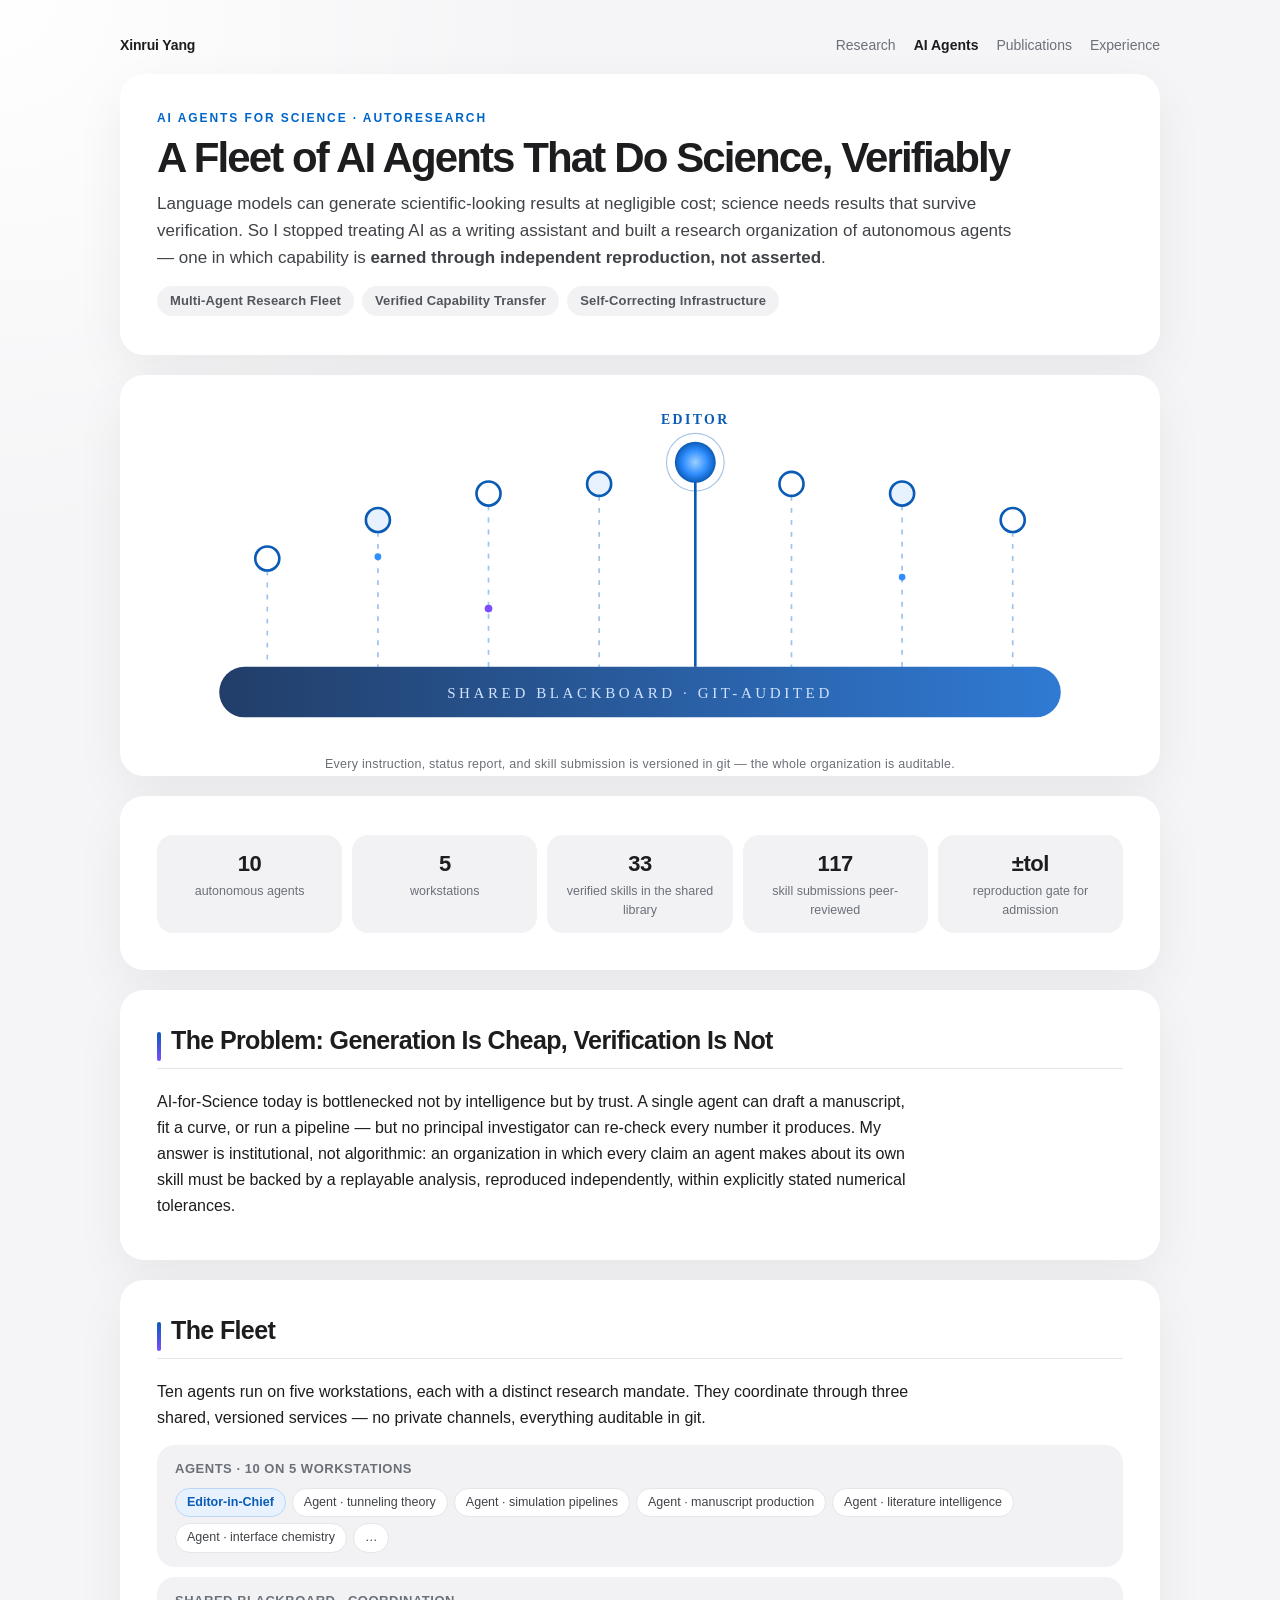
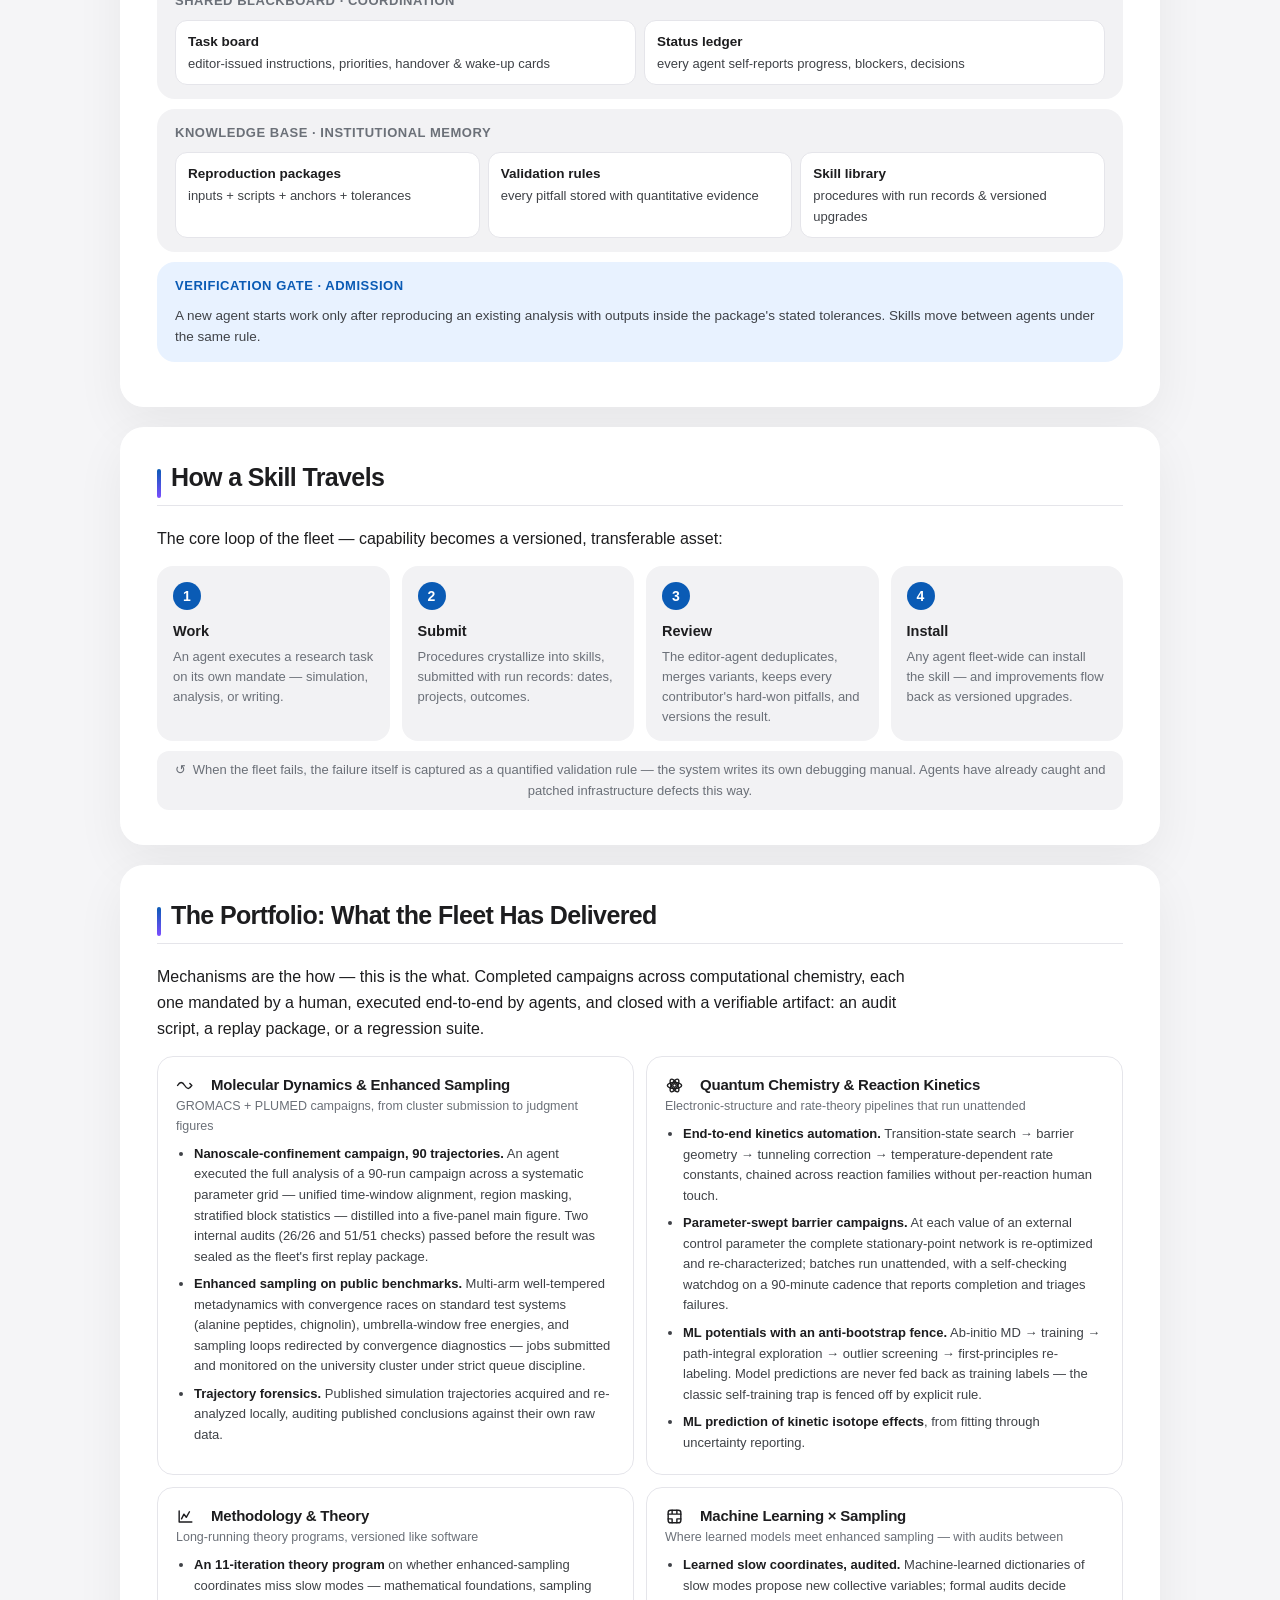
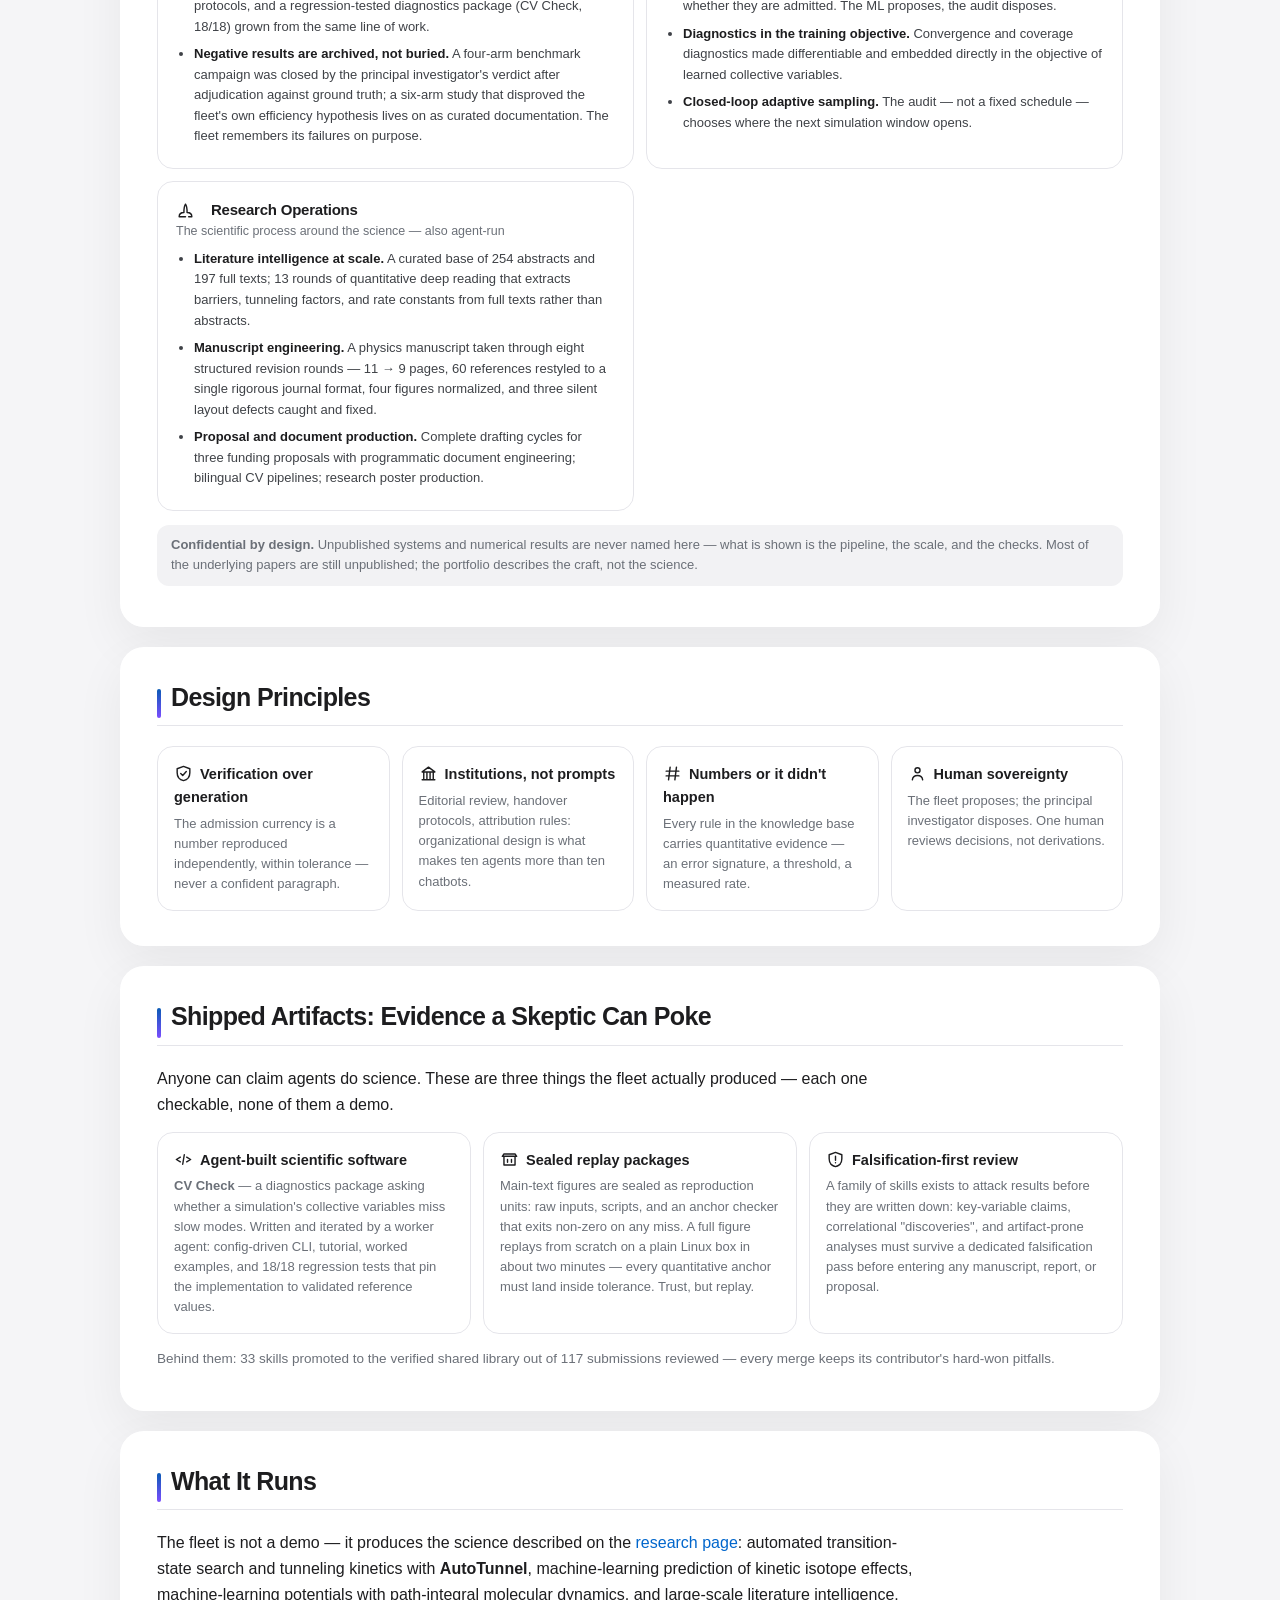
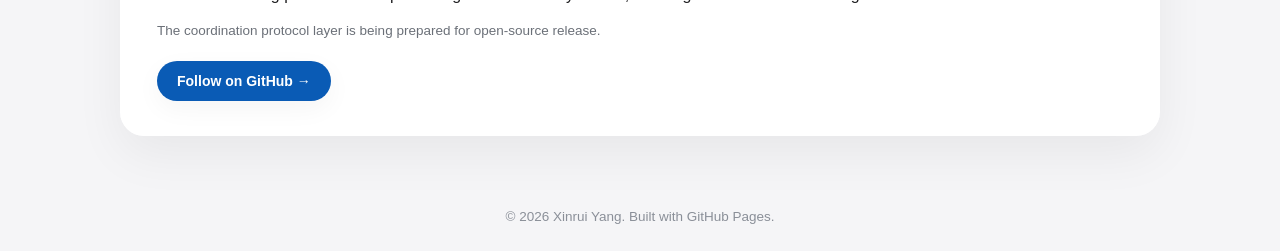
==== commit 844d8b85: "agents page: add Portfolio section — five domain cards of completed agent-run campaigns (MD/enhanced" ====
--- a/agents.html
+++ b/agents.html
@@ -130,6 +130,73 @@
     </section>
 
     <section class="card">
+      <h2>The Portfolio: What the Fleet Has Delivered</h2>
+      <p class="about-line">
+        Mechanisms are the how — this is the what. Completed campaigns across computational
+        chemistry, each one mandated by a human, executed end-to-end by agents, and closed with a
+        verifiable artifact: an audit script, a replay package, or a regression suite.
+      </p>
+      <div class="principle-grid" style="grid-template-columns:repeat(auto-fit,minmax(320px,1fr))">
+
+        <div class="domain-card">
+          <h3><svg class="icon" viewBox="0 0 24 24" fill="none" stroke="currentColor" stroke-width="1.8" stroke-linecap="round" stroke-linejoin="round"><path d="M2 12 C5 7, 8 7, 11 12 S 17 17, 20 12 M20 12 L17.5 9.5 M20 12 L17.5 14.5"/></svg>Molecular Dynamics &amp; Enhanced Sampling</h3>
+          <p class="dom-scope">GROMACS + PLUMED campaigns, from cluster submission to judgment figures</p>
+          <ul>
+            <li><b>Nanoscale-confinement campaign, 90 trajectories.</b> An agent executed the full analysis of a 90-run campaign across a systematic parameter grid — unified time-window alignment, region masking, stratified block statistics — distilled into a five-panel main figure. Two internal audits (26/26 and 51/51 checks) passed before the result was sealed as the fleet's first replay package.</li>
+            <li><b>Enhanced sampling on public benchmarks.</b> Multi-arm well-tempered metadynamics with convergence races on standard test systems (alanine peptides, chignolin), umbrella-window free energies, and sampling loops redirected by convergence diagnostics — jobs submitted and monitored on the university cluster under strict queue discipline.</li>
+            <li><b>Trajectory forensics.</b> Published simulation trajectories acquired and re-analyzed locally, auditing published conclusions against their own raw data.</li>
+          </ul>
+        </div>
+
+        <div class="domain-card">
+          <h3><svg class="icon" viewBox="0 0 24 24" fill="none" stroke="currentColor" stroke-width="1.8" stroke-linecap="round" stroke-linejoin="round"><circle cx="12" cy="12" r="2.2"/><ellipse cx="12" cy="12" rx="9" ry="3.8"/><ellipse cx="12" cy="12" rx="9" ry="3.8" transform="rotate(60 12 12)"/><ellipse cx="12" cy="12" rx="9" ry="3.8" transform="rotate(120 12 12)"/></svg>Quantum Chemistry &amp; Reaction Kinetics</h3>
+          <p class="dom-scope">Electronic-structure and rate-theory pipelines that run unattended</p>
+          <ul>
+            <li><b>End-to-end kinetics automation.</b> Transition-state search → barrier geometry → tunneling correction → temperature-dependent rate constants, chained across reaction families without per-reaction human touch.</li>
+            <li><b>Parameter-swept barrier campaigns.</b> At each value of an external control parameter the complete stationary-point network is re-optimized and re-characterized; batches run unattended, with a self-checking watchdog on a 90-minute cadence that reports completion and triages failures.</li>
+            <li><b>ML potentials with an anti-bootstrap fence.</b> Ab-initio MD → training → path-integral exploration → outlier screening → first-principles re-labeling. Model predictions are never fed back as training labels — the classic self-training trap is fenced off by explicit rule.</li>
+            <li><b>ML prediction of kinetic isotope effects</b>, from fitting through uncertainty reporting.</li>
+          </ul>
+        </div>
+
+        <div class="domain-card">
+          <h3><svg class="icon" viewBox="0 0 24 24" fill="none" stroke="currentColor" stroke-width="1.8" stroke-linecap="round" stroke-linejoin="round"><path d="M4 19 L4 5 M4 19 L20 19 M7 15 L10 9 L13 13 L17 6"/></svg>Methodology &amp; Theory</h3>
+          <p class="dom-scope">Long-running theory programs, versioned like software</p>
+          <ul>
+            <li><b>An 11-iteration theory program</b> on whether enhanced-sampling coordinates miss slow modes — mathematical foundations, sampling protocols, and a regression-tested diagnostics package (CV&nbsp;Check, 18/18) grown from the same line of work.</li>
+            <li><b>Negative results are archived, not buried.</b> A four-arm benchmark campaign was closed by the principal investigator's verdict after adjudication against ground truth; a six-arm study that disproved the fleet's own efficiency hypothesis lives on as curated documentation. The fleet remembers its failures on purpose.</li>
+          </ul>
+        </div>
+
+        <div class="domain-card">
+          <h3><svg class="icon" viewBox="0 0 24 24" fill="none" stroke="currentColor" stroke-width="1.8" stroke-linecap="round" stroke-linejoin="round"><rect x="4" y="4" width="16" height="16" rx="3"/><path d="M9 4 V9 M4 9 H20 M15 4 V9 M9 20 V15 M15 20 V15 M4 15 H9 M15 15 H20"/></svg>Machine Learning × Sampling</h3>
+          <p class="dom-scope">Where learned models meet enhanced sampling — with audits between</p>
+          <ul>
+            <li><b>Learned slow coordinates, audited.</b> Machine-learned dictionaries of slow modes propose new collective variables; formal audits decide whether they are admitted. The ML proposes, the audit disposes.</li>
+            <li><b>Diagnostics in the training objective.</b> Convergence and coverage diagnostics made differentiable and embedded directly in the objective of learned collective variables.</li>
+            <li><b>Closed-loop adaptive sampling.</b> The audit — not a fixed schedule — chooses where the next simulation window opens.</li>
+          </ul>
+        </div>
+
+        <div class="domain-card">
+          <h3><svg class="icon" viewBox="0 0 24 24" fill="none" stroke="currentColor" stroke-width="1.8" stroke-linecap="round" stroke-linejoin="round"><path d="M12 20 H4 C4 16 7 14.5 10 14.5 C10 11 10.5 6 12 4 C13.5 6 14 11 14 14.5 C17 14.5 20 16 20 20 H16"/></svg>Research Operations</h3>
+          <p class="dom-scope">The scientific process around the science — also agent-run</p>
+          <ul>
+            <li><b>Literature intelligence at scale.</b> A curated base of 254 abstracts and 197 full texts; 13 rounds of quantitative deep reading that extracts barriers, tunneling factors, and rate constants from full texts rather than abstracts.</li>
+            <li><b>Manuscript engineering.</b> A physics manuscript taken through eight structured revision rounds — 11 → 9 pages, 60 references restyled to a single rigorous journal format, four figures normalized, and three silent layout defects caught and fixed.</li>
+            <li><b>Proposal and document production.</b> Complete drafting cycles for three funding proposals with programmatic document engineering; bilingual CV pipelines; research poster production.</li>
+          </ul>
+        </div>
+
+      </div>
+      <p class="portfolio-note">
+        <b>Confidential by design.</b> Unpublished systems and numerical results are never named
+        here — what is shown is the pipeline, the scale, and the checks. Most of the underlying
+        papers are still unpublished; the portfolio describes the craft, not the science.
+      </p>
+    </section>
+
+    <section class="card">
       <h2>Design Principles</h2>
       <div class="principle-grid">
         <div class="principle-card"><b><svg class="icon" viewBox="0 0 24 24" fill="none" stroke="currentColor" stroke-width="1.8" stroke-linecap="round" stroke-linejoin="round"><path d="M12 3 L20 6 V11 C20 16.5 16.5 20 12 21 C7.5 20 4 16.5 4 11 V6 Z"/><path d="M8.5 12 L11 14.5 L15.5 9.5"/></svg>Verification over generation</b><p>The admission currency is a number reproduced independently, within tolerance — never a confident paragraph.</p></div>
--- a/assets/style.css
+++ b/assets/style.css
@@ -635,6 +635,14 @@
     .principle-card { border:1px solid var(--line); border-radius:16px; padding:16px; background:rgba(255,255,255,.7); }
     .principle-card b { display:block; font-size:14.5px; margin-bottom:5px; }
     .principle-card p { margin:0; font-size:13px; color:var(--muted); line-height:1.55; }
+    .domain-card { border:1px solid var(--line); border-radius:16px; padding:18px 18px 14px; background:rgba(255,255,255,.7); transition:transform .22s ease, box-shadow .22s ease; }
+    .domain-card:hover { transform:translateY(-3px); box-shadow:var(--shadow); }
+    .domain-card h3 { display:flex; align-items:center; gap:9px; font-size:15px; margin-bottom:2px; }
+    .domain-card .dom-scope { margin:2px 0 4px; font-size:12.5px; color:var(--muted); }
+    .domain-card ul { margin:6px 0 2px; padding-left:18px; }
+    .domain-card li { font-size:13px; color:var(--subtle); line-height:1.58; margin:7px 0; }
+    .domain-card li b { color:var(--text); }
+    .portfolio-note { margin-top:14px; font-size:13px; color:var(--muted); background:var(--chip); border-radius:12px; padding:10px 14px; }
     .loop-back {
       margin-top:10px; text-align:center; font-size:13px; color:var(--muted);
       background:var(--chip); border-radius:12px; padding:9px 12px;
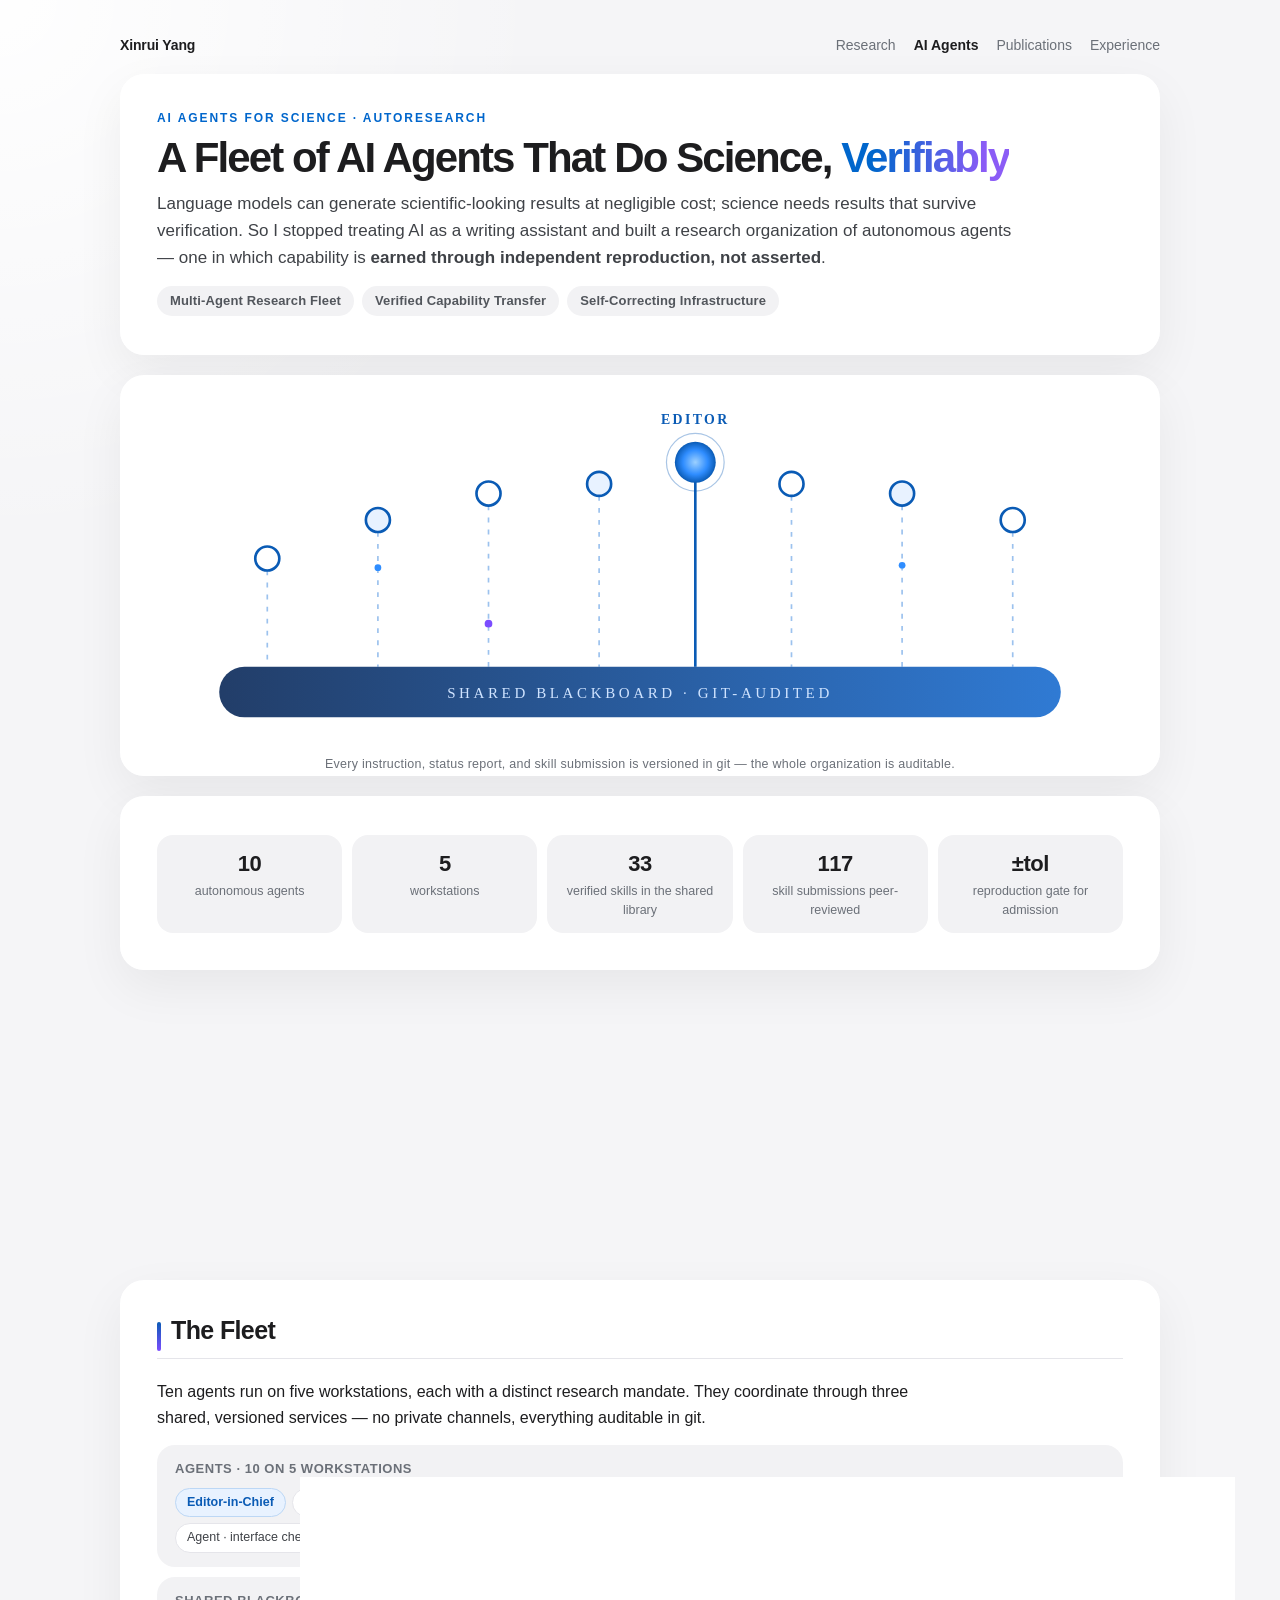
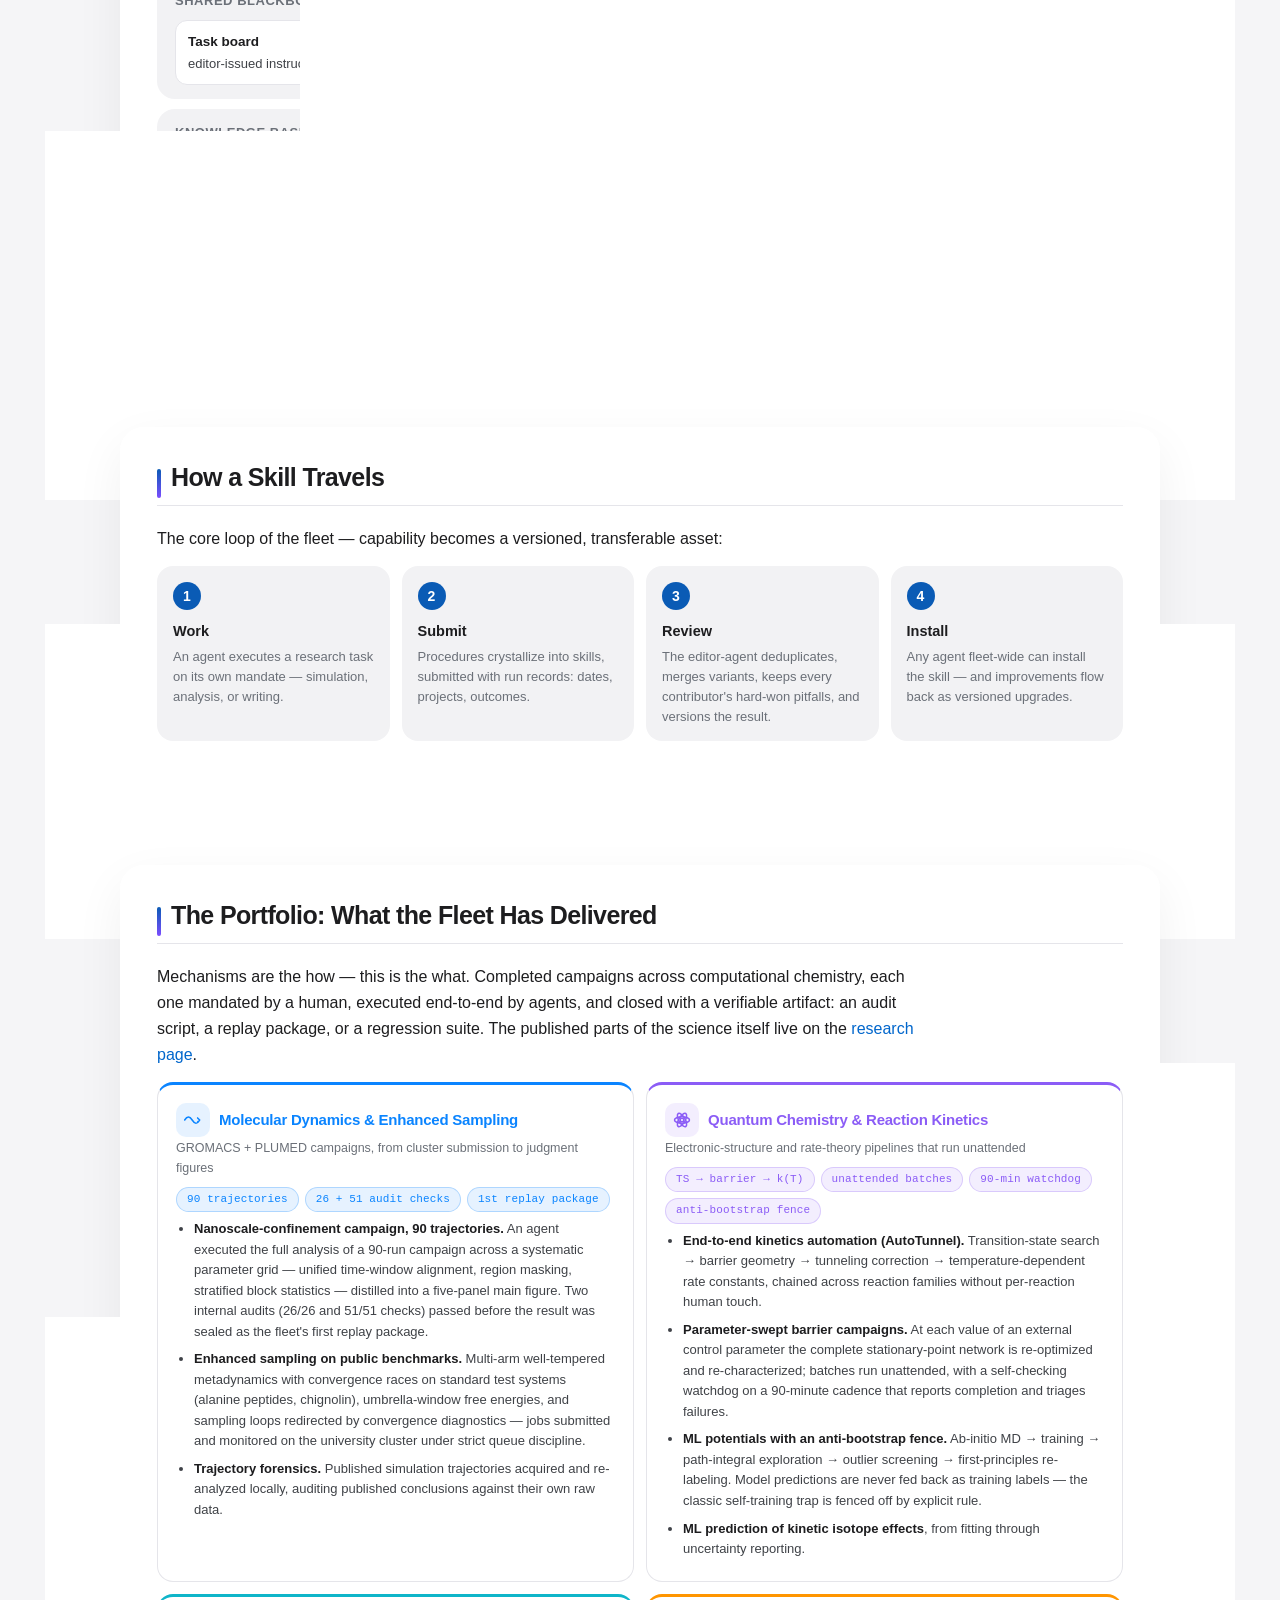
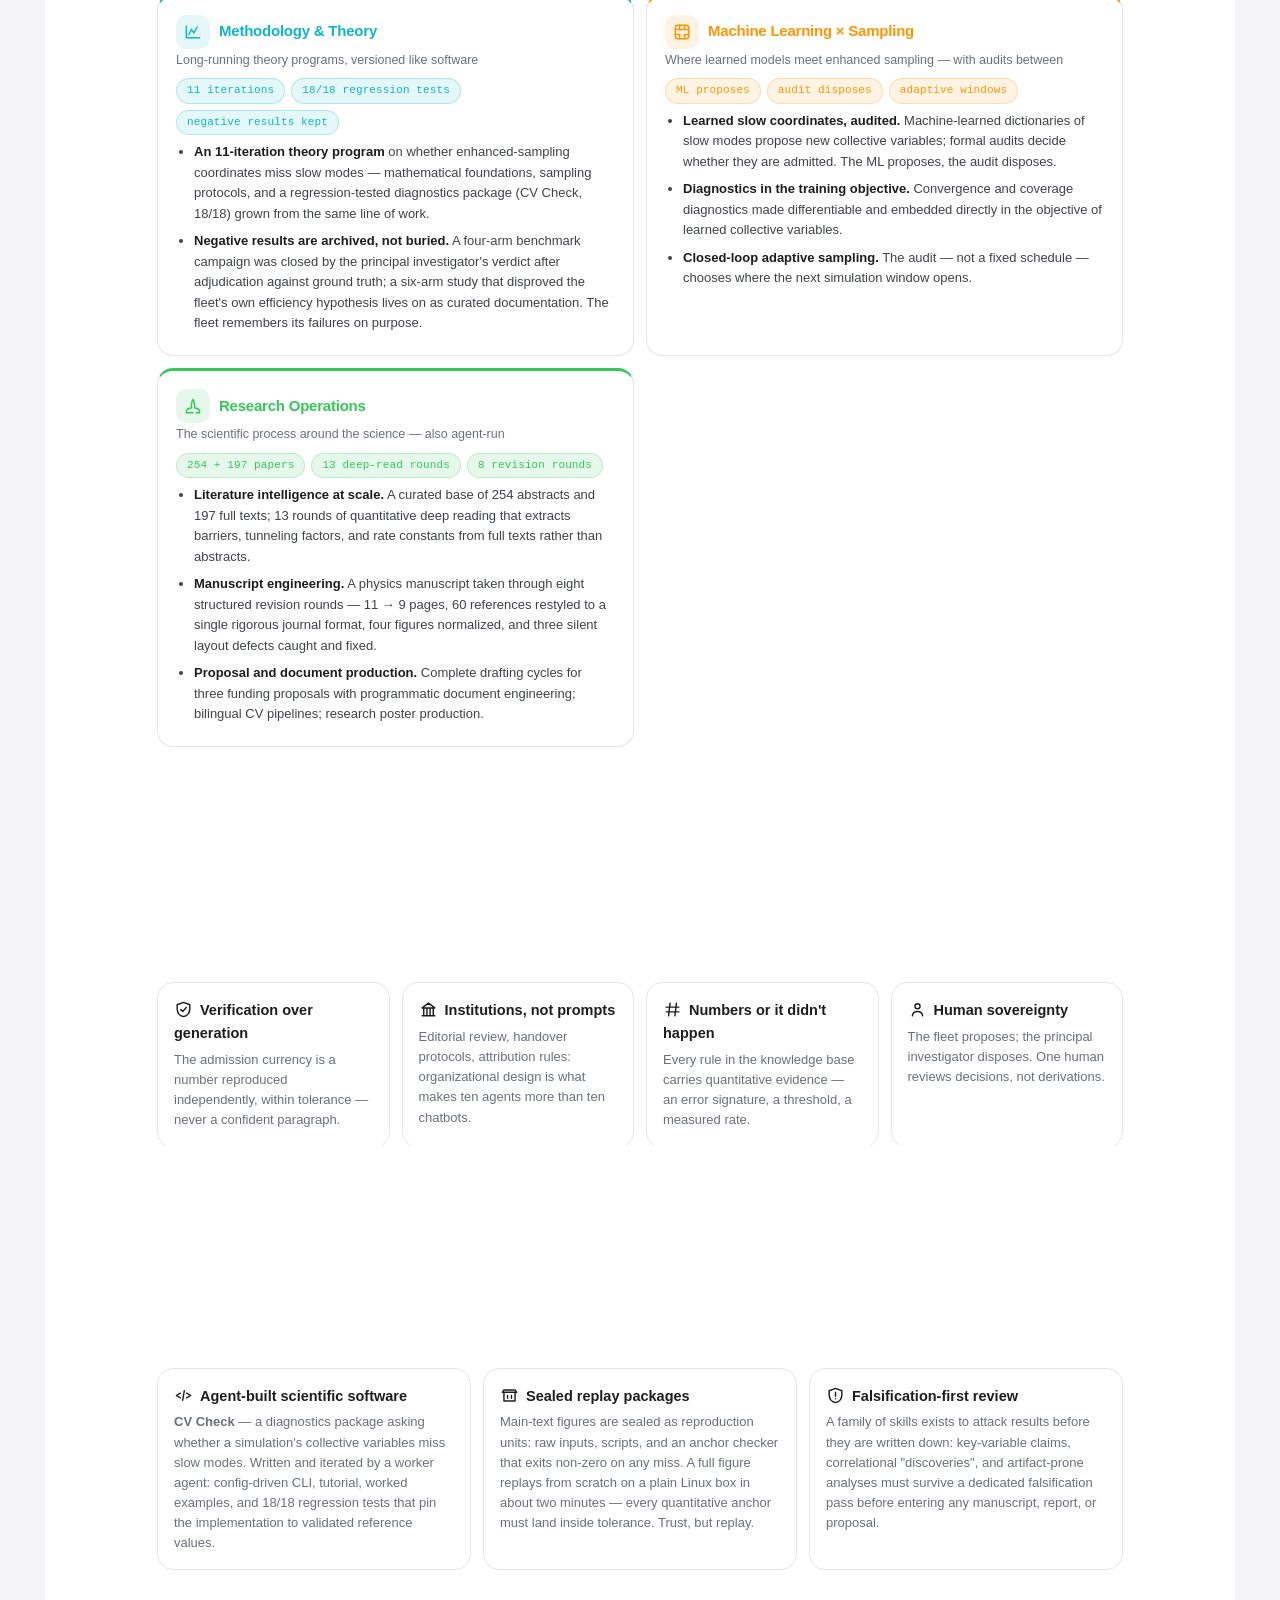
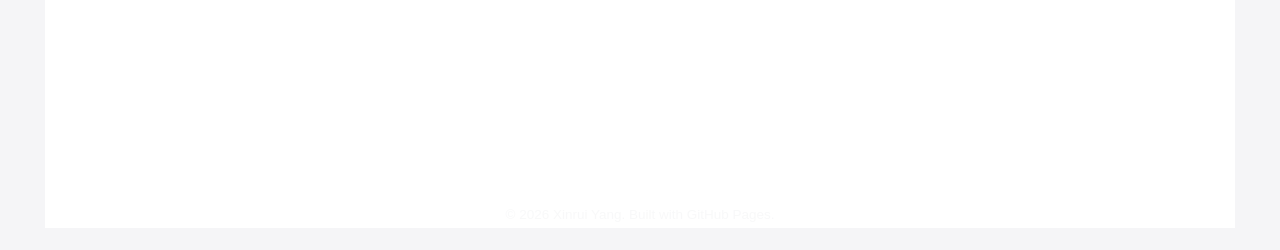
==== commit 31a31717: "v5 polish: per-domain accent colors + icon chips + stat tags on portfolio cards; site-wide scroll-re" ====
--- a/agents.html
+++ b/agents.html
@@ -27,7 +27,7 @@
     <section class="card hero">
       <div>
         <div class="kicker">AI Agents for Science · AutoResearch</div>
-        <h1 style="margin:0 0 10px">A Fleet of AI Agents That Do Science, Verifiably</h1>
+        <h1 style="margin:0 0 10px">A Fleet of AI Agents That Do Science, <span class="grad">Verifiably</span></h1>
         <p class="page-lede">
           Language models can generate scientific-looking results at negligible cost; science needs results that
           survive verification. So I stopped treating AI as a writing assistant and built a research organization
@@ -135,12 +135,15 @@
         Mechanisms are the how — this is the what. Completed campaigns across computational
         chemistry, each one mandated by a human, executed end-to-end by agents, and closed with a
         verifiable artifact: an audit script, a replay package, or a regression suite.
+        The published parts of the science itself live on the
+        <a href="research.html">research page</a>.
       </p>
       <div class="principle-grid" style="grid-template-columns:repeat(auto-fit,minmax(320px,1fr))">
 
-        <div class="domain-card">
+        <div class="domain-card" style="--dom:#0a84ff;--dom-t:rgba(10,132,255,.10)">
           <h3><svg class="icon" viewBox="0 0 24 24" fill="none" stroke="currentColor" stroke-width="1.8" stroke-linecap="round" stroke-linejoin="round"><path d="M2 12 C5 7, 8 7, 11 12 S 17 17, 20 12 M20 12 L17.5 9.5 M20 12 L17.5 14.5"/></svg>Molecular Dynamics &amp; Enhanced Sampling</h3>
           <p class="dom-scope">GROMACS + PLUMED campaigns, from cluster submission to judgment figures</p>
+          <div class="dom-tags"><span>90 trajectories</span><span>26 + 51 audit checks</span><span>1st replay package</span></div>
           <ul>
             <li><b>Nanoscale-confinement campaign, 90 trajectories.</b> An agent executed the full analysis of a 90-run campaign across a systematic parameter grid — unified time-window alignment, region masking, stratified block statistics — distilled into a five-panel main figure. Two internal audits (26/26 and 51/51 checks) passed before the result was sealed as the fleet's first replay package.</li>
             <li><b>Enhanced sampling on public benchmarks.</b> Multi-arm well-tempered metadynamics with convergence races on standard test systems (alanine peptides, chignolin), umbrella-window free energies, and sampling loops redirected by convergence diagnostics — jobs submitted and monitored on the university cluster under strict queue discipline.</li>
@@ -148,29 +151,32 @@
           </ul>
         </div>
 
-        <div class="domain-card">
+        <div class="domain-card" style="--dom:#8b5cf6;--dom-t:rgba(139,92,246,.10)">
           <h3><svg class="icon" viewBox="0 0 24 24" fill="none" stroke="currentColor" stroke-width="1.8" stroke-linecap="round" stroke-linejoin="round"><circle cx="12" cy="12" r="2.2"/><ellipse cx="12" cy="12" rx="9" ry="3.8"/><ellipse cx="12" cy="12" rx="9" ry="3.8" transform="rotate(60 12 12)"/><ellipse cx="12" cy="12" rx="9" ry="3.8" transform="rotate(120 12 12)"/></svg>Quantum Chemistry &amp; Reaction Kinetics</h3>
           <p class="dom-scope">Electronic-structure and rate-theory pipelines that run unattended</p>
-          <ul>
-            <li><b>End-to-end kinetics automation.</b> Transition-state search → barrier geometry → tunneling correction → temperature-dependent rate constants, chained across reaction families without per-reaction human touch.</li>
+          <div class="dom-tags"><span>TS → barrier → k(T)</span><span>unattended batches</span><span>90-min watchdog</span><span>anti-bootstrap fence</span></div>
+          <ul>
+            <li><b>End-to-end kinetics automation (<strong>AutoTunnel</strong>).</b> Transition-state search → barrier geometry → tunneling correction → temperature-dependent rate constants, chained across reaction families without per-reaction human touch.</li>
             <li><b>Parameter-swept barrier campaigns.</b> At each value of an external control parameter the complete stationary-point network is re-optimized and re-characterized; batches run unattended, with a self-checking watchdog on a 90-minute cadence that reports completion and triages failures.</li>
             <li><b>ML potentials with an anti-bootstrap fence.</b> Ab-initio MD → training → path-integral exploration → outlier screening → first-principles re-labeling. Model predictions are never fed back as training labels — the classic self-training trap is fenced off by explicit rule.</li>
             <li><b>ML prediction of kinetic isotope effects</b>, from fitting through uncertainty reporting.</li>
           </ul>
         </div>
 
-        <div class="domain-card">
+        <div class="domain-card" style="--dom:#0fb5c9;--dom-t:rgba(15,181,201,.11)">
           <h3><svg class="icon" viewBox="0 0 24 24" fill="none" stroke="currentColor" stroke-width="1.8" stroke-linecap="round" stroke-linejoin="round"><path d="M4 19 L4 5 M4 19 L20 19 M7 15 L10 9 L13 13 L17 6"/></svg>Methodology &amp; Theory</h3>
           <p class="dom-scope">Long-running theory programs, versioned like software</p>
+          <div class="dom-tags"><span>11 iterations</span><span>18/18 regression tests</span><span>negative results kept</span></div>
           <ul>
             <li><b>An 11-iteration theory program</b> on whether enhanced-sampling coordinates miss slow modes — mathematical foundations, sampling protocols, and a regression-tested diagnostics package (CV&nbsp;Check, 18/18) grown from the same line of work.</li>
             <li><b>Negative results are archived, not buried.</b> A four-arm benchmark campaign was closed by the principal investigator's verdict after adjudication against ground truth; a six-arm study that disproved the fleet's own efficiency hypothesis lives on as curated documentation. The fleet remembers its failures on purpose.</li>
           </ul>
         </div>
 
-        <div class="domain-card">
+        <div class="domain-card" style="--dom:#ff9500;--dom-t:rgba(255,149,0,.11)">
           <h3><svg class="icon" viewBox="0 0 24 24" fill="none" stroke="currentColor" stroke-width="1.8" stroke-linecap="round" stroke-linejoin="round"><rect x="4" y="4" width="16" height="16" rx="3"/><path d="M9 4 V9 M4 9 H20 M15 4 V9 M9 20 V15 M15 20 V15 M4 15 H9 M15 15 H20"/></svg>Machine Learning × Sampling</h3>
           <p class="dom-scope">Where learned models meet enhanced sampling — with audits between</p>
+          <div class="dom-tags"><span>ML proposes</span><span>audit disposes</span><span>adaptive windows</span></div>
           <ul>
             <li><b>Learned slow coordinates, audited.</b> Machine-learned dictionaries of slow modes propose new collective variables; formal audits decide whether they are admitted. The ML proposes, the audit disposes.</li>
             <li><b>Diagnostics in the training objective.</b> Convergence and coverage diagnostics made differentiable and embedded directly in the objective of learned collective variables.</li>
@@ -178,9 +184,10 @@
           </ul>
         </div>
 
-        <div class="domain-card">
+        <div class="domain-card" style="--dom:#34c759;--dom-t:rgba(52,199,89,.12)">
           <h3><svg class="icon" viewBox="0 0 24 24" fill="none" stroke="currentColor" stroke-width="1.8" stroke-linecap="round" stroke-linejoin="round"><path d="M12 20 H4 C4 16 7 14.5 10 14.5 C10 11 10.5 6 12 4 C13.5 6 14 11 14 14.5 C17 14.5 20 16 20 20 H16"/></svg>Research Operations</h3>
           <p class="dom-scope">The scientific process around the science — also agent-run</p>
+          <div class="dom-tags"><span>254 + 197 papers</span><span>13 deep-read rounds</span><span>8 revision rounds</span></div>
           <ul>
             <li><b>Literature intelligence at scale.</b> A curated base of 254 abstracts and 197 full texts; 13 rounds of quantitative deep reading that extracts barriers, tunneling factors, and rate constants from full texts rather than abstracts.</li>
             <li><b>Manuscript engineering.</b> A physics manuscript taken through eight structured revision rounds — 11 → 9 pages, 60 references restyled to a single rigorous journal format, four figures normalized, and three silent layout defects caught and fixed.</li>
@@ -221,18 +228,9 @@
         Behind them: 33 skills promoted to the verified shared library out of 117 submissions reviewed —
         every merge keeps its contributor's hard-won pitfalls.
       </p>
-    </section>
-
-    <section class="card">
-      <h2>What It Runs</h2>
-      <p class="about-line">
-        The fleet is not a demo — it produces the science described on the
-        <a href="research.html">research page</a>: automated transition-state search and tunneling kinetics with
-        <strong>AutoTunnel</strong>, machine-learning prediction of kinetic isotope effects, machine-learning
-        potentials with path-integral molecular dynamics, and large-scale literature intelligence.
-      </p>
       <p style="color:var(--muted);font-size:13.5px;margin-top:12px">
-        The coordination protocol layer is being prepared for open-source release.
+        The coordination protocol layer — blackboard, constitution, and review pipeline — is being
+        prepared for open-source release.
       </p>
       <a class="btn" href="https://github.com/yangxinrui811" target="_blank">Follow on GitHub →</a>
     </section>
@@ -241,5 +239,6 @@
   <footer class="footer">
     © 2026 Xinrui Yang. Built with GitHub Pages.
   </footer>
+  <script src="assets/site.js" defer></script>
 </body>
 </html>
--- a/assets/style.css
+++ b/assets/style.css
@@ -676,3 +676,47 @@
     }
     .mini-pipe .pa { color:#0a5bb5; font-weight:700; }
     @media (max-width:720px){ .fig-row,.fig-row.rev{grid-template-columns:1fr;} }
+
+    /* ===== v5 polish: progress bar, reveal, domain accents, print ===== */
+    .progress-bar {
+      position: fixed; top: 0; left: 0; height: 2.5px; width: 0; z-index: 99;
+      background: linear-gradient(90deg, var(--link), #8b5cf6);
+      border-radius: 0 2px 2px 0; pointer-events: none;
+    }
+    .reveal:not(.in) { opacity: 0; }
+    .reveal.in { animation: rise .55s cubic-bezier(.2,.7,.3,1) both; }
+    @keyframes rise { from { opacity: 0; transform: translateY(14px); } to { opacity: 1; transform: none; } }
+    @media (prefers-reduced-motion: reduce) {
+      .reveal:not(.in) { opacity: 1; }
+      .reveal.in { animation: none; }
+    }
+
+    /* domain accent system (portfolio cards) */
+    .domain-card { border-top: 3px solid var(--dom, var(--link)); }
+    .domain-card h3 { color: var(--dom, var(--text)); }
+    .domain-card h3 .icon {
+      width: 34px; height: 34px; padding: 7px; margin-right: 0; flex: none;
+      border-radius: 10px; box-sizing: border-box; vertical-align: middle;
+      background: var(--dom-t, var(--chip));
+      color: var(--dom, var(--link));
+    }
+    .dom-tags { display: flex; flex-wrap: wrap; gap: 6px; margin: 8px 0 2px; }
+    .dom-tags span {
+      font-family: ui-monospace, SFMono-Regular, Menlo, Consolas, monospace;
+      font-size: 11px; letter-spacing: .01em; padding: 3px 10px; border-radius: 99px;
+      color: var(--dom, var(--link));
+      background: var(--dom-t, var(--chip));
+      border: 1px solid color-mix(in srgb, var(--dom, var(--link)) 25%, transparent);
+    }
+
+    .grad {
+      background: linear-gradient(92deg, var(--link) 20%, #8b5cf6 85%);
+      -webkit-background-clip: text; background-clip: text;
+      -webkit-text-fill-color: transparent; color: transparent;
+    }
+
+    @media print {
+      .top-nav, .footer, .banner, .progress-bar, .btn { display: none !important; }
+      body { background: #fff; }
+      .card { box-shadow: none !important; border: 1px solid #ddd !important; page-break-inside: avoid; }
+    }
